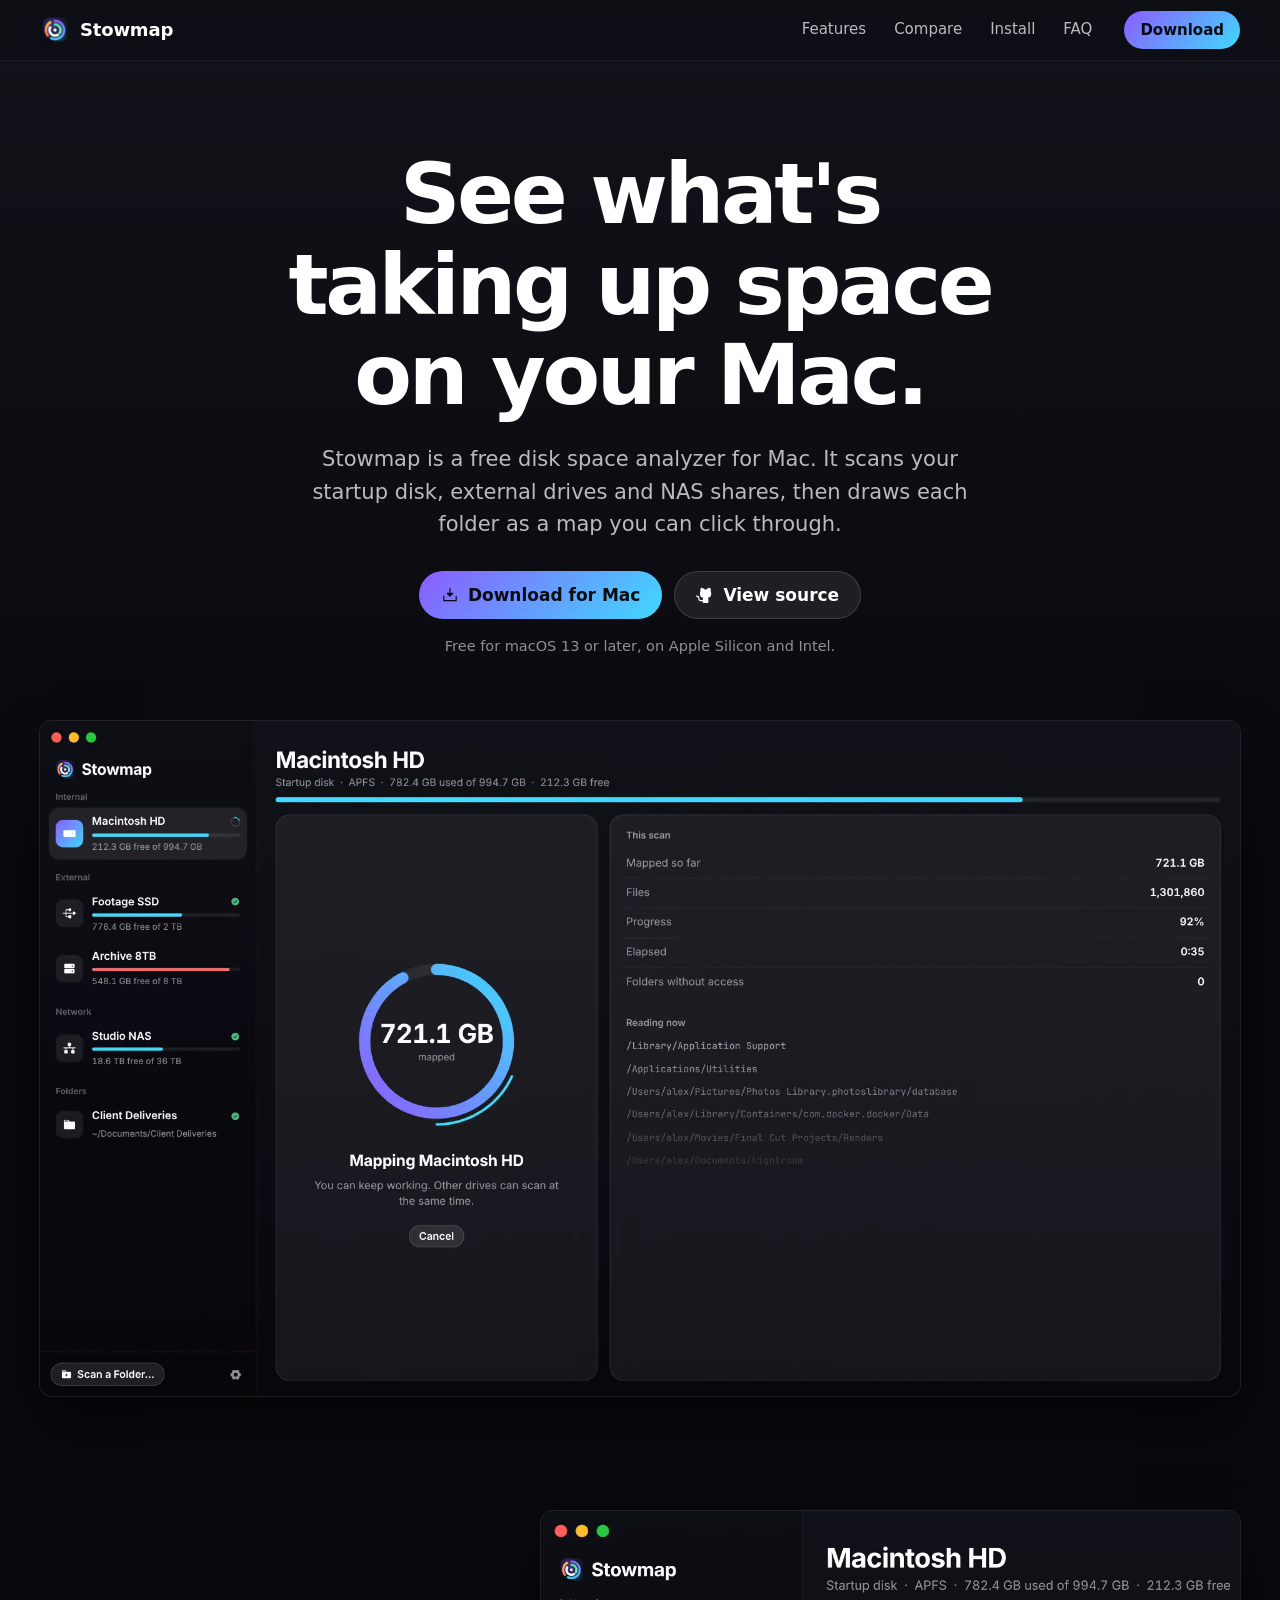
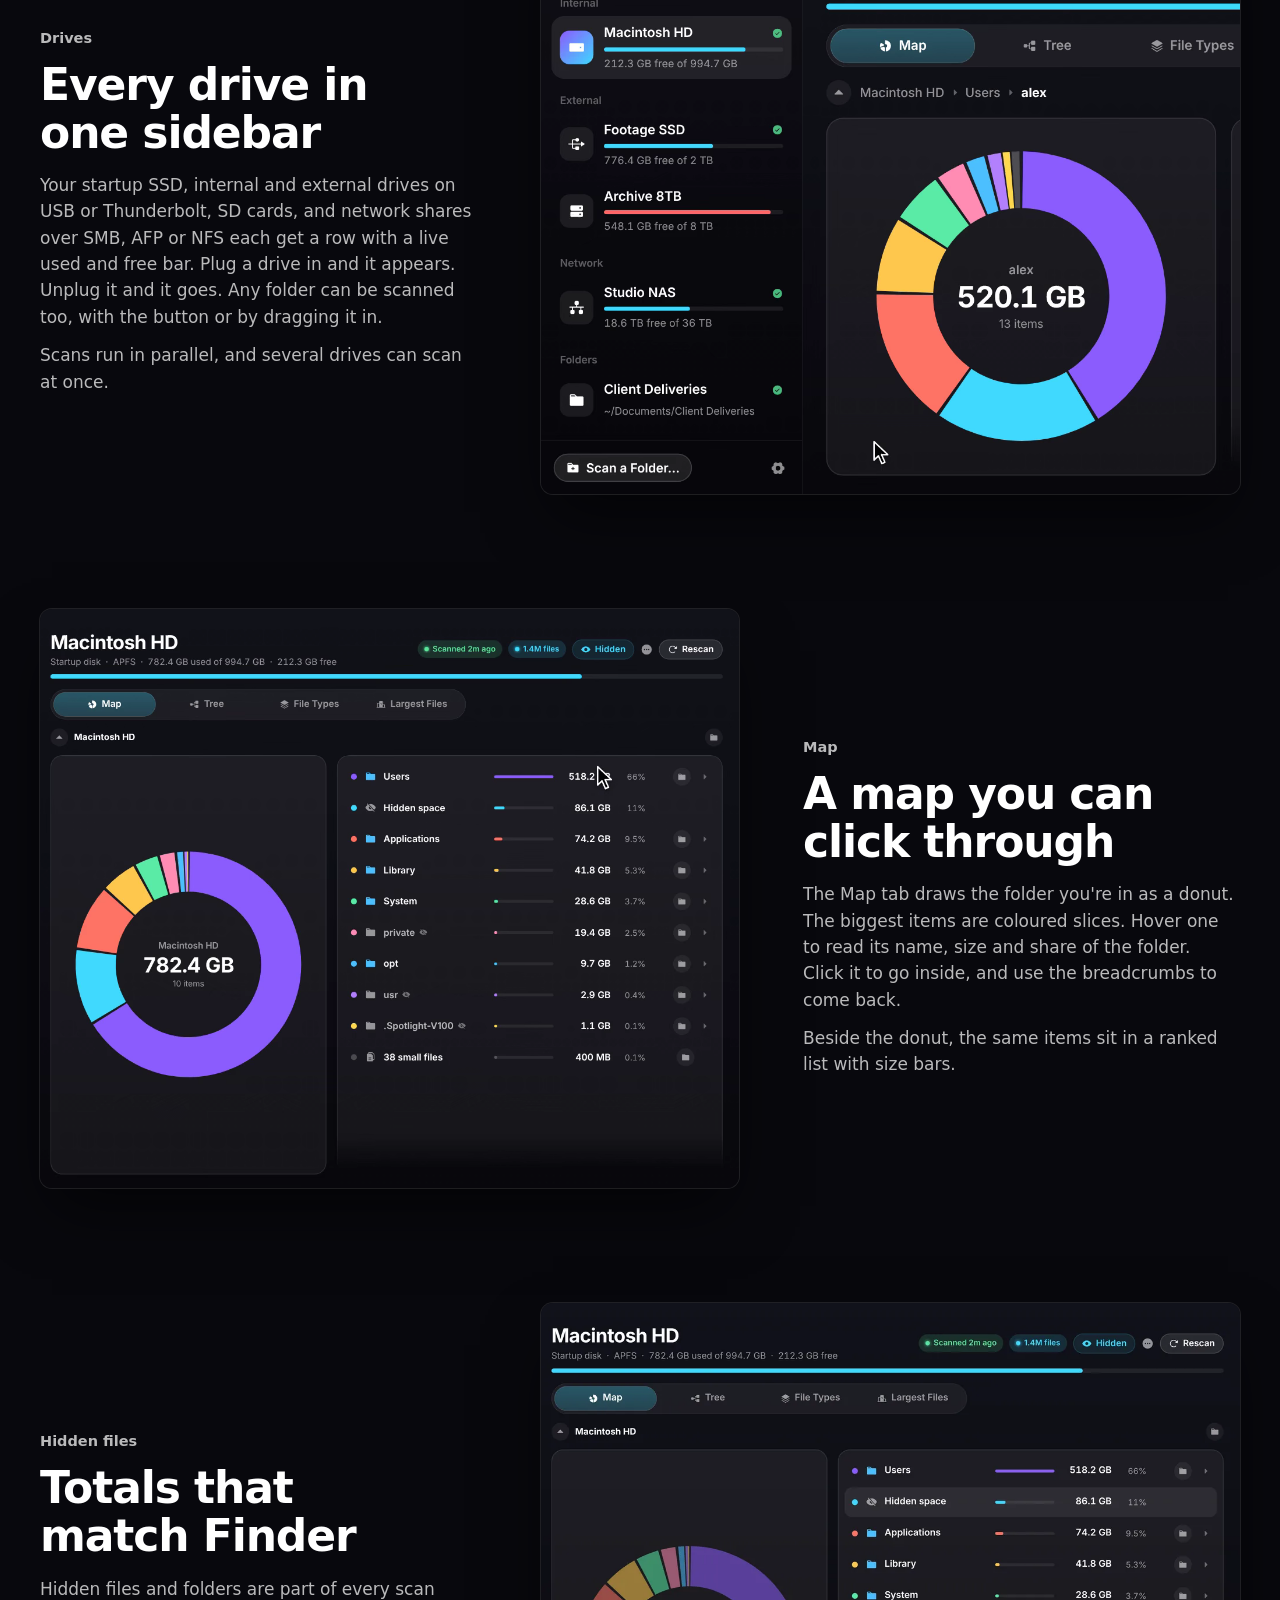
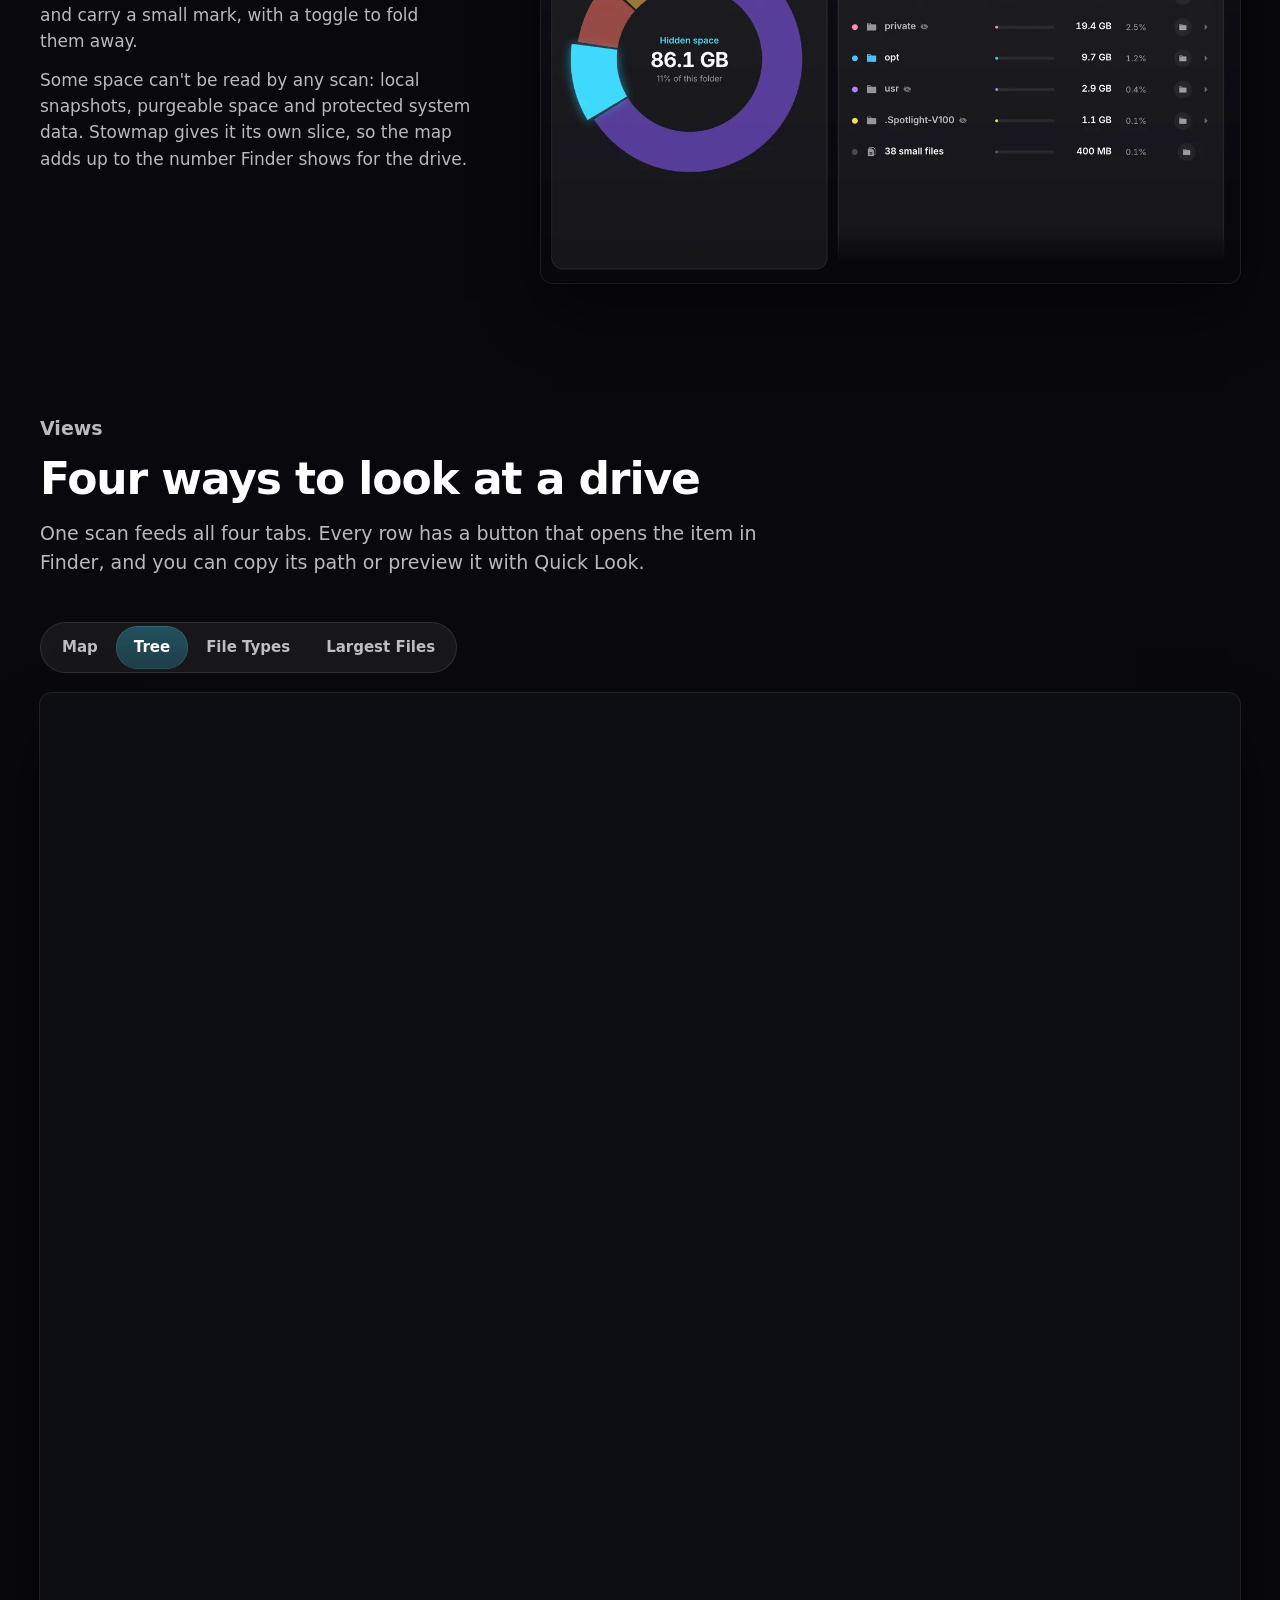
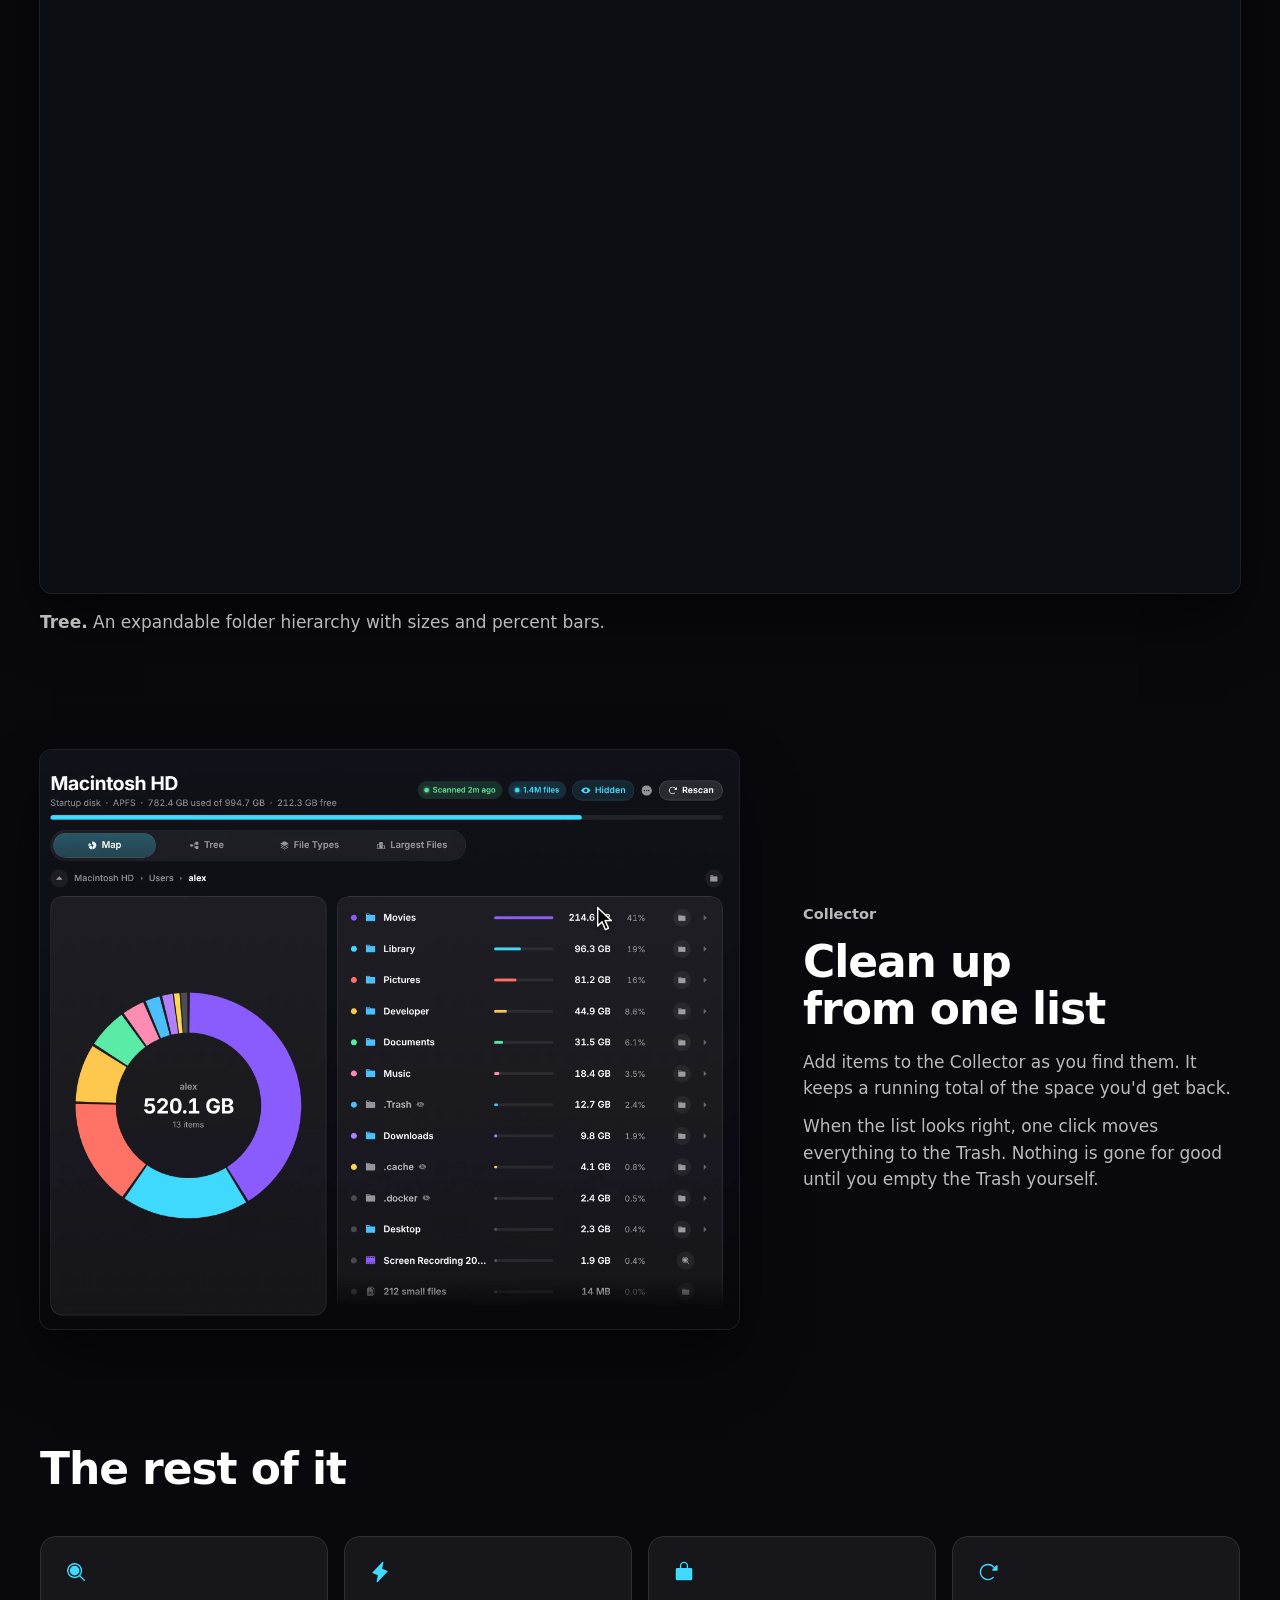
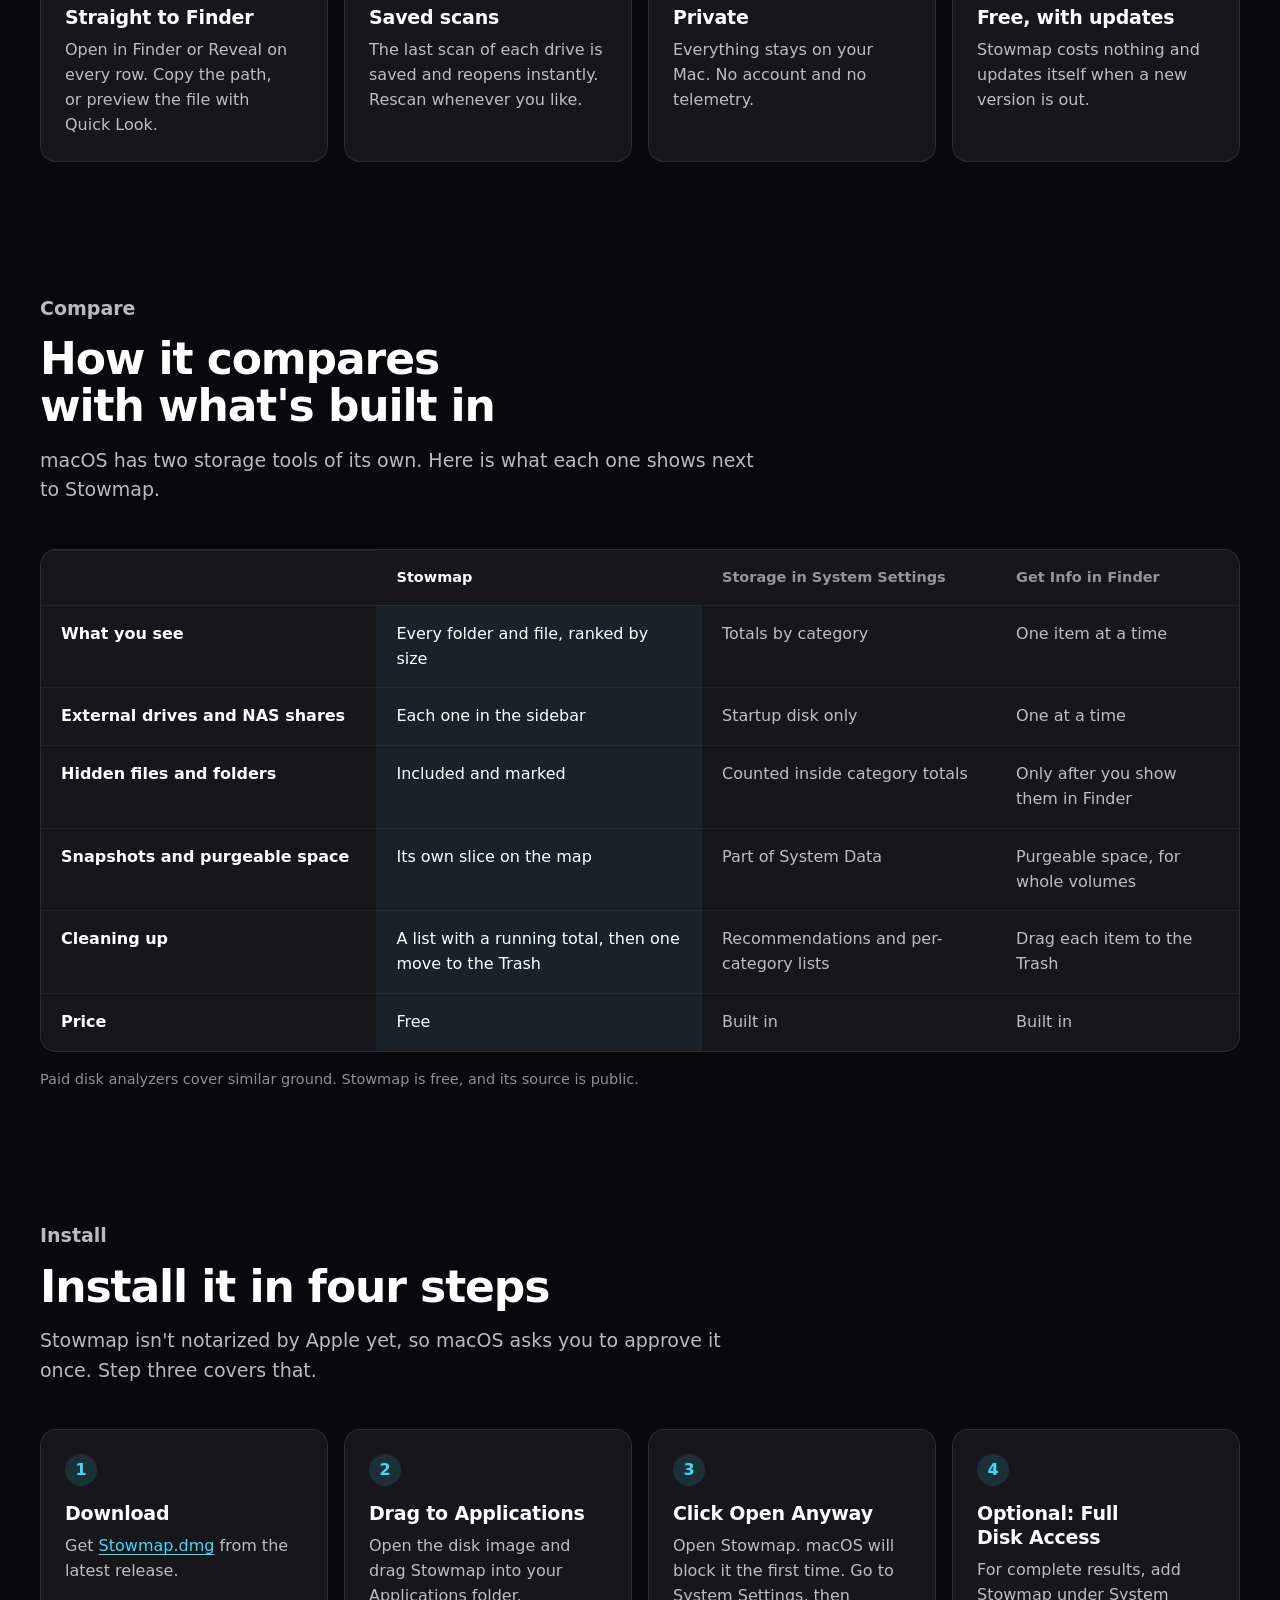
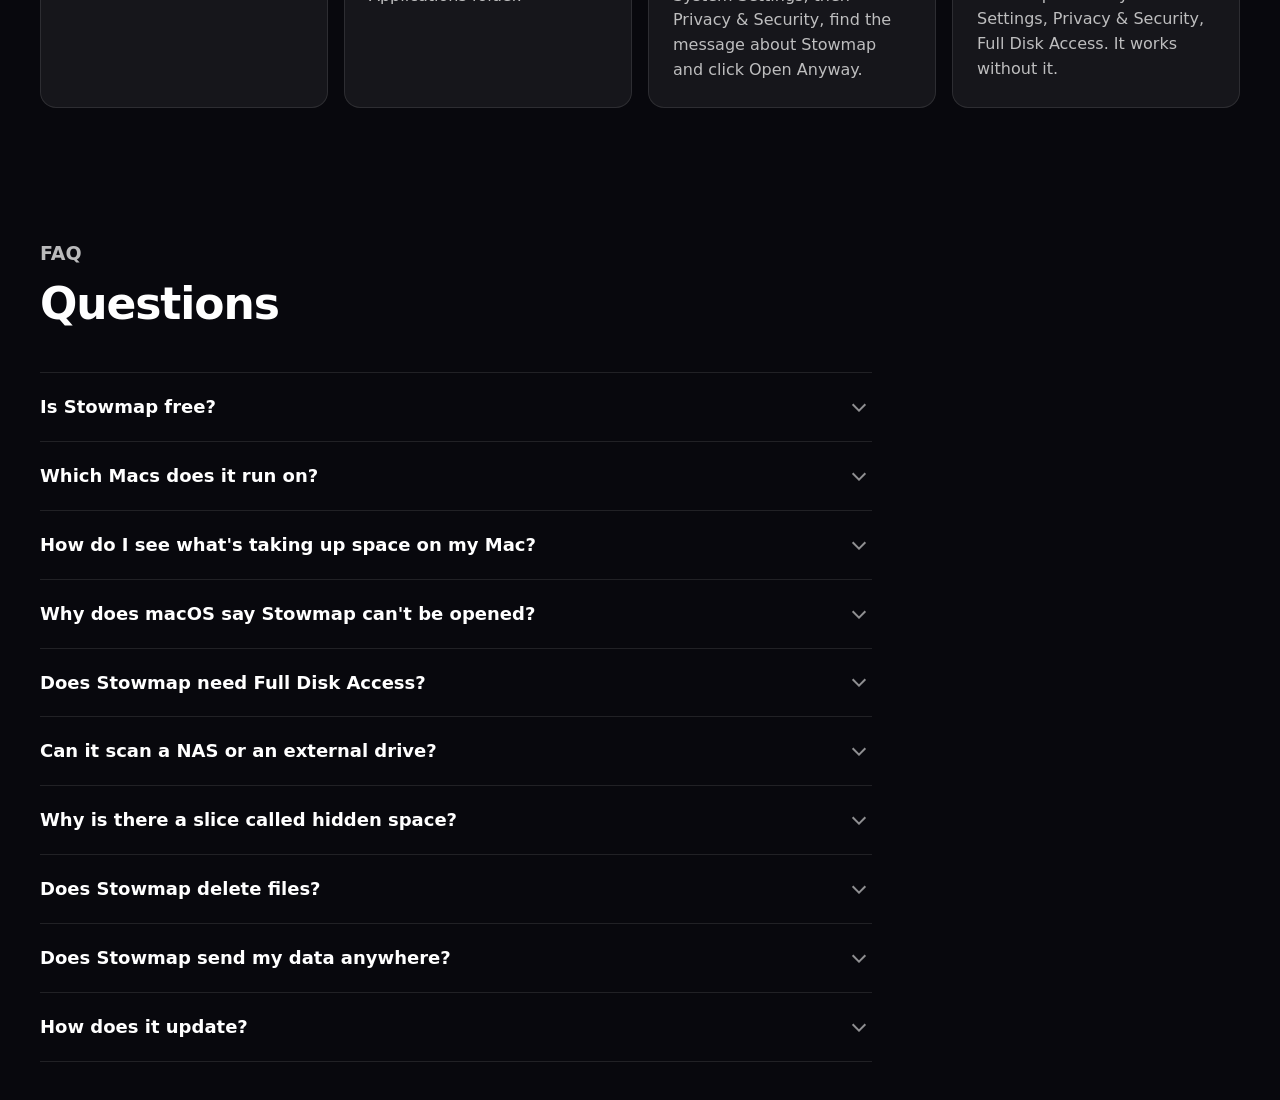
==== docs/index.html @ ce9f111a "Add website (GitHub Pages from /docs) with product videos Co-Authored-By: Claude Fable 5.2 <noreply@" ====
<!DOCTYPE html>
<html lang="en">
<head>
<meta charset="utf-8">
<meta name="viewport" content="width=device-width,initial-scale=1,viewport-fit=cover">
<title>Stowmap: Free Disk Space Analyzer for Mac</title>
<meta name="description" content="Stowmap is a free disk space analyzer for Mac. See what&#x27;s taking up space on your startup disk, external drives and NAS shares, then clean up from one list.">
<link rel="canonical" href="https://troymeekhof.github.io/stowmap/">
<meta name="robots" content="index,follow,max-image-preview:large,max-video-preview:-1">
<meta name="author" content="Troy Meekhof">
<meta property="og:type" content="website">
<meta property="og:title" content="Stowmap: Free Disk Space Analyzer for Mac">
<meta property="og:description" content="Stowmap is a free disk space analyzer for Mac. See what&#x27;s taking up space on your startup disk, external drives and NAS shares, then clean up from one list.">
<meta property="og:url" content="https://troymeekhof.github.io/stowmap/">
<meta property="og:image" content="https://troymeekhof.github.io/stowmap/assets/img/og.jpg">
<meta property="og:image:width" content="1200">
<meta property="og:image:height" content="630">
<meta property="og:image:alt" content="The Stowmap window on a dark background: a donut map of a home folder with the Library slice selected at 96.3 GB, next to the headline See what's taking up space on your Mac.">
<meta property="og:site_name" content="Stowmap">
<meta property="og:locale" content="en_US">
<meta name="twitter:card" content="summary_large_image">
<meta name="twitter:title" content="Stowmap: Free Disk Space Analyzer for Mac">
<meta name="twitter:description" content="Stowmap is a free disk space analyzer for Mac. See what&#x27;s taking up space on your startup disk, external drives and NAS shares, then clean up from one list.">
<meta name="twitter:image" content="https://troymeekhof.github.io/stowmap/assets/img/og.jpg">
<meta name="color-scheme" content="dark">
<meta name="theme-color" content="#12121a">
<link rel="icon" href="favicon.ico" sizes="48x48">
<link rel="icon" type="image/png" sizes="32x32" href="assets/img/favicon-32.png">
<link rel="apple-touch-icon" href="assets/img/apple-touch-icon.png">
<link rel="manifest" href="site.webmanifest">
<link rel="sitemap" type="application/xml" href="sitemap.xml">
<link rel="preload" as="image" href="assets/video/stowmap-hero-poster.webp" type="image/webp" fetchpriority="high">
<link rel="stylesheet" href="assets/style.css">
<script src="assets/site.js" defer></script>
</head>
<body>
<a class="skip" href="#main">Skip to content</a>
<header class="top"><div class="wrap">
  <a class="brand" href="./" aria-current="page"><img src="assets/img/icon-64.png" width="30" height="30" alt="">Stowmap</a>
  <nav aria-label="Sections"><ul><li><a href="#features">Features</a></li><li><a href="#compare">Compare</a></li><li><a href="#install">Install</a></li><li><a href="#faq">FAQ</a></li></ul></nav>
  <a class="btn sm" href="https://github.com/troymeekhof/stowmap/releases/latest/download/Stowmap.dmg">Download</a>
</div></header>
<main id="main" tabindex="-1">

<section class="hero" aria-labelledby="hero-h"><div class="wrap">
  <h1 id="hero-h">See what's taking up space on your Mac.</h1>
  <p class="lede">Stowmap is a free disk space analyzer for Mac. It scans your startup disk, external drives and NAS shares, then draws each folder as a map you can click through.</p>
  <div class="actions"><a class="btn" href="https://github.com/troymeekhof/stowmap/releases/latest/download/Stowmap.dmg"><svg viewBox="0 0 256 256" aria-hidden="true"><path d="M224,144v64a8,8,0,0,1-8,8H40a8,8,0,0,1-8-8V144a8,8,0,0,1,16,0v56H208V144a8,8,0,0,1,16,0Zm-101.66,5.66a8,8,0,0,0,11.32,0l40-40A8,8,0,0,0,168,96H136V32a8,8,0,0,0-16,0V96H88a8,8,0,0,0-5.66,13.66Z"/></svg>Download for Mac</a><a class="btn ghost" href="https://github.com/troymeekhof/stowmap"><svg viewBox="0 0 256 256" aria-hidden="true"><path d="M216,104v8a56.06,56.06,0,0,1-48.44,55.47A39.8,39.8,0,0,1,176,192v40a8,8,0,0,1-8,8H104a8,8,0,0,1-8-8V216H72a40,40,0,0,1-40-40A24,24,0,0,0,8,152a8,8,0,0,1,0-16,40,40,0,0,1,40,40,24,24,0,0,0,24,24H96v-8a39.8,39.8,0,0,1,8.44-24.53A56.06,56.06,0,0,1,56,112v-8a58.14,58.14,0,0,1,7.69-28.32A59.78,59.78,0,0,1,69.07,28,8,8,0,0,1,76,24a59.75,59.75,0,0,1,48,24h24a59.75,59.75,0,0,1,48-24,8,8,0,0,1,6.93,4,59.74,59.74,0,0,1,5.37,47.68A58,58,0,0,1,216,104Z"/></svg>View source</a></div>
  <p class="meta">Free for macOS 13 or later, on Apple Silicon and Intel.</p>
  <figure class="window"><video data-loop autoplay muted loop playsinline preload="metadata" width="1920" height="1080" poster="assets/video/stowmap-hero-poster.webp" aria-label="Stowmap scans a startup disk, the map of the drive appears, two clicks go into the home folder, and three hidden folders are collected and moved to the Trash."><source src="assets/video/stowmap-hero.webm" type="video/webm"><source src="assets/video/stowmap-hero.mp4" type="video/mp4"></video></figure>
</div></section>

<section id="features" aria-labelledby="f1-h"><div class="wrap feature">
  <div class="copy"><p class="eyebrow">Drives</p><h2 id="f1-h">Every drive in one sidebar</h2>
  <p>Your startup SSD, internal and external drives on USB or Thunderbolt, SD cards, and network shares over SMB, AFP or NFS each get a row with a live used and free bar. Plug a drive in and it appears. Unplug it and it goes. Any folder can be scanned too, with the button or by dragging it in.</p>
  <p>Scans run in parallel, and several drives can scan at once.</p></div>
  <figure class="window"><video data-loop muted loop playsinline preload="none" width="1200" height="1000" poster="assets/video/stowmap-scan-poster.webp" aria-label="A never-scanned external drive is picked in the Stowmap sidebar and scanned. A progress ring fills, then the map of the drive appears."><source src="assets/video/stowmap-scan.webm" type="video/webm"><source src="assets/video/stowmap-scan.mp4" type="video/mp4"></video></figure>
</div></section>

<section aria-labelledby="f2-h"><div class="wrap feature flip">
  <div class="copy"><p class="eyebrow">Map</p><h2 id="f2-h">A map you can click through</h2>
  <p>The Map tab draws the folder you're in as a donut. The biggest items are coloured slices. Hover one to read its name, size and share of the folder. Click it to go inside, and use the breadcrumbs to come back.</p>
  <p>Beside the donut, the same items sit in a ranked list with size bars.</p></div>
  <figure class="window crop" style="--pos:0%"><video data-loop muted loop playsinline preload="none" width="1200" height="994" poster="assets/video/stowmap-drill-poster.webp" aria-label="The pointer hovers the Users slice, clicks into Users and then the alex folder, reads two slices, and returns with the breadcrumb."><source src="assets/video/stowmap-drill.webm" type="video/webm"><source src="assets/video/stowmap-drill.mp4" type="video/mp4"></video></figure>
</div></section>

<section aria-labelledby="f3-h"><div class="wrap feature">
  <div class="copy"><p class="eyebrow">Hidden files</p><h2 id="f3-h">Totals that match Finder</h2>
  <p>Hidden files and folders are part of every scan and carry a small mark, with a toggle to fold them away.</p>
  <p>Some space can't be read by any scan: local snapshots, purgeable space and protected system data. Stowmap gives it its own slice, so the map adds up to the number Finder shows for the drive.</p></div>
  <figure class="window crop" style="--pos:0%"><img src="assets/img/hidden-space-1200.webp" srcset="assets/img/hidden-space-1200.webp 1200w, assets/img/hidden-space-2400.webp 2400w" sizes="(max-width:900px) 92vw, 720px" width="1200" height="994" loading="lazy" decoding="async" alt="The map of Macintosh HD with the Hidden space slice selected: 86.1 GB, 11% of the drive. The list beside it marks hidden folders such as private and usr with an eye icon."></figure>
</div></section>

<section aria-labelledby="f4-h"><div class="wrap">
  <div class="sec-head"><p class="eyebrow">Views</p><h2 id="f4-h">Four ways to look at a drive</h2>
  <p>One scan feeds all four tabs. Every row has a button that opens the item in Finder, and you can copy its path or preview it with Quick Look.</p></div>
  <fieldset class="views"><legend class="vh">Choose a view</legend>
    <input type="radio" name="view" id="v-map"><input type="radio" name="view" id="v-tree" checked><input type="radio" name="view" id="v-types"><input type="radio" name="view" id="v-largest">
    <div class="vtabs"><label for="v-map">Map</label><label for="v-tree">Tree</label><label for="v-types">File Types</label><label for="v-largest">Largest Files</label></div>
    <div class="vpanels">
    <figure class="vp vp-map"><div class="window"><picture><source media="(max-width:640px)" srcset="assets/img/view-map-crop-880.webp" width="880" height="1100"><img src="assets/img/view-map-1400.webp" srcset="assets/img/view-map-1400.webp 1400w, assets/img/view-map-2400.webp 2400w" sizes="(max-width:1280px) 92vw, 1200px" width="2400" height="1560" loading="lazy" decoding="async" alt="The Map tab in Stowmap: a donut of the alex home folder next to a ranked list of folders, with the Collector bar holding three items along the bottom."></picture></div><figcaption><strong>Map.</strong> The current folder as a donut, with a ranked list beside it.</figcaption></figure>
    <figure class="vp vp-tree"><div class="window"><picture><source media="(max-width:640px)" srcset="assets/img/view-tree-crop-880.webp" width="880" height="1100"><img src="assets/img/view-tree-1400.webp" srcset="assets/img/view-tree-1400.webp 1400w, assets/img/view-tree-2400.webp 2400w" sizes="(max-width:1280px) 92vw, 1200px" width="2400" height="1560" loading="lazy" decoding="async" alt="The Tree tab in Stowmap: an expandable outline of Users, alex and Movies with a size and percent bar on every row."></picture></div><figcaption><strong>Tree.</strong> An expandable folder hierarchy with sizes and percent bars.</figcaption></figure>
    <figure class="vp vp-types"><div class="window"><picture><source media="(max-width:640px)" srcset="assets/img/view-types-crop-880.webp" width="880" height="1100"><img src="assets/img/view-types-1400.webp" srcset="assets/img/view-types-1400.webp 1400w, assets/img/view-types-2400.webp 2400w" sizes="(max-width:1280px) 92vw, 1200px" width="2400" height="1560" loading="lazy" decoding="async" alt="The File Types tab in Stowmap: a donut of categories such as Video, Images and Code and Data, next to a list of extensions with file counts and sizes."></picture></div><figcaption><strong>File Types.</strong> Space by category (Video, Images, Audio, Documents, Code &amp; Data, Archives, Apps, System) and by extension, with file counts.</figcaption></figure>
    <figure class="vp vp-largest"><div class="window"><picture><source media="(max-width:640px)" srcset="assets/img/view-largest-crop-880.webp" width="880" height="1100"><img src="assets/img/view-largest-1400.webp" srcset="assets/img/view-largest-1400.webp 1400w, assets/img/view-largest-2400.webp 2400w" sizes="(max-width:1280px) 92vw, 1200px" width="2400" height="1560" loading="lazy" decoding="async" alt="The Largest Files tab in Stowmap: a numbered list of the biggest files on the drive with their folders and sizes."></picture></div><figcaption><strong>Largest Files.</strong> The 250 biggest files on the drive.</figcaption></figure>
    </div>
  </fieldset>
</div></section>

<section aria-labelledby="f5-h"><div class="wrap feature flip">
  <div class="copy"><p class="eyebrow">Collector</p><h2 id="f5-h">Clean up from one list</h2>
  <p>Add items to the Collector as you find them. It keeps a running total of the space you'd get back.</p>
  <p>When the list looks right, one click moves everything to the Trash. Nothing is gone for good until you empty the Trash yourself.</p></div>
  <figure class="window crop" style="--pos:100%"><video data-loop muted loop playsinline preload="none" width="1200" height="994" poster="assets/video/stowmap-collect-poster.webp" aria-label="Three hidden folders are added to the Collector, the total reaches 19.2 GB, and Move to Trash clears them from the list."><source src="assets/video/stowmap-collect.webm" type="video/webm"><source src="assets/video/stowmap-collect.mp4" type="video/mp4"></video></figure>
</div></section>

<section aria-labelledby="f6-h"><div class="wrap">
  <div class="sec-head"><h2 id="f6-h">The rest of it</h2></div>
  <div class="cards">
    <div class="card"><svg viewBox="0 0 256 256" aria-hidden="true"><path d="M168,112a56,56,0,1,1-56-56A56,56,0,0,1,168,112Zm61.66,117.66a8,8,0,0,1-11.32,0l-50.06-50.07a88,88,0,1,1,11.32-11.31l50.06,50.06A8,8,0,0,1,229.66,229.66ZM112,184a72,72,0,1,0-72-72A72.08,72.08,0,0,0,112,184Z"/></svg><h3>Straight to Finder</h3><p>Open in Finder or Reveal on every row. Copy the path, or preview the file with Quick Look.</p></div>
    <div class="card"><svg viewBox="0 0 256 256" aria-hidden="true"><path d="M213.85,125.46l-112,120a8,8,0,0,1-13.69-7l14.66-73.33L45.19,143.49a8,8,0,0,1-3-13l112-120a8,8,0,0,1,13.69,7L153.18,90.9l57.63,21.61a8,8,0,0,1,3,12.95Z"/></svg><h3>Saved scans</h3><p>The last scan of each drive is saved and reopens instantly. Rescan whenever you like.</p></div>
    <div class="card"><svg viewBox="0 0 256 256" aria-hidden="true"><path d="M208,80H176V56a48,48,0,0,0-96,0V80H48A16,16,0,0,0,32,96V208a16,16,0,0,0,16,16H208a16,16,0,0,0,16-16V96A16,16,0,0,0,208,80ZM96,56a32,32,0,0,1,64,0V80H96Z"/></svg><h3>Private</h3><p>Everything stays on your Mac. No account and no telemetry.</p></div>
    <div class="card"><svg viewBox="0 0 256 256" aria-hidden="true"><path d="M240,56v48a8,8,0,0,1-8,8H184a8,8,0,0,1-5.66-13.66l17-17-10.55-9.65-.25-.24a80,80,0,1,0-1.67,114.78,8,8,0,1,1,11,11.63A95.44,95.44,0,0,1,128,224h-1.32A96,96,0,1,1,195.75,60l10.93,10L226.34,50.3A8,8,0,0,1,240,56Z"/></svg><h3>Free, with updates</h3><p>Stowmap costs nothing and updates itself when a new version is out.</p></div>
  </div>
</div></section>

<section id="compare" aria-labelledby="cmp-h"><div class="wrap">
  <div class="sec-head"><p class="eyebrow">Compare</p><h2 id="cmp-h">How it compares with what's built in</h2>
  <p>macOS has two storage tools of its own. Here is what each one shows next to Stowmap.</p></div>
  <div class="tablewrap" tabindex="0" role="region" aria-labelledby="cmp-h"><table>
    <thead><tr><td></td><th scope="col" class="us">Stowmap</th><th scope="col">Storage in System Settings</th><th scope="col">Get Info in Finder</th></tr></thead>
    <tbody>
    <tr><th scope="row">What you see</th><td class="us">Every folder and file, ranked by size</td><td>Totals by category</td><td>One item at a time</td></tr>
    <tr><th scope="row">External drives and NAS shares</th><td class="us">Each one in the sidebar</td><td>Startup disk only</td><td>One at a time</td></tr>
    <tr><th scope="row">Hidden files and folders</th><td class="us">Included and marked</td><td>Counted inside category totals</td><td>Only after you show them in Finder</td></tr>
    <tr><th scope="row">Snapshots and purgeable space</th><td class="us">Its own slice on the map</td><td>Part of System Data</td><td>Purgeable space, for whole volumes</td></tr>
    <tr><th scope="row">Cleaning up</th><td class="us">A list with a running total, then one move to the Trash</td><td>Recommendations and per-category lists</td><td>Drag each item to the Trash</td></tr>
    <tr><th scope="row">Price</th><td class="us">Free</td><td>Built in</td><td>Built in</td></tr>
    </tbody>
  </table></div>
  <p class="note">Paid disk analyzers cover similar ground. Stowmap is free, and its source is public.</p>
</div></section>

<section id="install" aria-labelledby="ins-h"><div class="wrap">
  <div class="sec-head"><p class="eyebrow">Install</p><h2 id="ins-h">Install it in four steps</h2>
  <p>Stowmap isn't notarized by Apple yet, so macOS asks you to approve it once. Step three covers that.</p></div>
  <ol class="steps">
    <li><h3>Download</h3><p>Get <a href="https://github.com/troymeekhof/stowmap/releases/latest/download/Stowmap.dmg">Stowmap.dmg</a> from the latest release.</p></li>
    <li><h3>Drag to Applications</h3><p>Open the disk image and drag Stowmap into your Applications folder.</p></li>
    <li><h3>Click Open Anyway</h3><p>Open Stowmap. macOS will block it the first time. Go to System Settings, then Privacy &amp; Security, find the message about Stowmap and click Open Anyway.</p></li>
    <li><h3>Optional: Full Disk Access</h3><p>For complete results, add Stowmap under System Settings, Privacy &amp; Security, Full Disk Access. It works without it.</p></li>
  </ol>
</div></section>

<section id="faq" aria-labelledby="faq-h"><div class="wrap">
  <div class="sec-head"><p class="eyebrow">FAQ</p><h2 id="faq-h">Questions</h2></div>
  <div class="faq">
<details><summary>Is Stowmap free?</summary><p>Yes. Stowmap is free to download and use, with no account. The source code is on GitHub.</p></details>
<details><summary>Which Macs does it run on?</summary><p>Any Mac on macOS 13 or later, Apple Silicon or Intel.</p></details>
<details><summary>How do I see what's taking up space on my Mac?</summary><p>Open Stowmap, pick your startup disk in the sidebar and click Scan. When the scan finishes, the Map tab shows the biggest folders as slices. Click a slice to go inside it, and keep going until you find the files you forgot about.</p></details>
<details><summary>Why does macOS say Stowmap can't be opened?</summary><p>Stowmap isn't notarized by Apple yet, so macOS blocks it the first time. Open System Settings, go to Privacy &amp; Security, find the message about Stowmap and click Open Anyway. You only need to do this once.</p></details>
<details><summary>Does Stowmap need Full Disk Access?</summary><p>No, it's optional. Without it, macOS keeps a few protected folders out of reach and Stowmap reports that space as hidden space. With it, the results are complete. You can turn it on in System Settings under Privacy &amp; Security, then Full Disk Access.</p></details>
<details><summary>Can it scan a NAS or an external drive?</summary><p>Yes. External drives on USB or Thunderbolt, SD cards, and network shares over SMB, AFP or NFS all appear in the sidebar once they are mounted. Each one can be scanned, and several can scan at the same time.</p></details>
<details><summary>Why is there a slice called hidden space?</summary><p>Some space can't be read by any scan: local snapshots, purgeable space and protected system data. Stowmap shows it as its own slice so the total matches what Finder reports for the drive.</p></details>
<details><summary>Does Stowmap delete files?</summary><p>Stowmap moves the items you collect to the Trash. They stay there, recoverable, until you empty the Trash yourself.</p></details>
<details><summary>Does Stowmap send my data anywhere?</summary><p>No. Scans and results stay on your Mac. There is no account and no telemetry.</p></details>
<details><summary>How does it update?</summary><p>Stowmap updates itself. When a new version is out, the app offers to install it.</p></details>
  </div>
</div></section>

<section class="cta" aria-labelledby="cta-h"><div class="wrap"><div class="panel">
  <img src="assets/img/icon-192.png" width="88" height="88" loading="lazy" decoding="async" alt="Stowmap app icon">
  <h2 id="cta-h">Find out where the space went</h2>
  <p>Free for macOS 13 or later.</p>
  <div class="actions"><a class="btn" href="https://github.com/troymeekhof/stowmap/releases/latest/download/Stowmap.dmg"><svg viewBox="0 0 256 256" aria-hidden="true"><path d="M224,144v64a8,8,0,0,1-8,8H40a8,8,0,0,1-8-8V144a8,8,0,0,1,16,0v56H208V144a8,8,0,0,1,16,0Zm-101.66,5.66a8,8,0,0,0,11.32,0l40-40A8,8,0,0,0,168,96H136V32a8,8,0,0,0-16,0V96H88a8,8,0,0,0-5.66,13.66Z"/></svg>Download for Mac</a><a class="btn ghost" href="https://github.com/troymeekhof/stowmap"><svg viewBox="0 0 256 256" aria-hidden="true"><path d="M216,104v8a56.06,56.06,0,0,1-48.44,55.47A39.8,39.8,0,0,1,176,192v40a8,8,0,0,1-8,8H104a8,8,0,0,1-8-8V216H72a40,40,0,0,1-40-40A24,24,0,0,0,8,152a8,8,0,0,1,0-16,40,40,0,0,1,40,40,24,24,0,0,0,24,24H96v-8a39.8,39.8,0,0,1,8.44-24.53A56.06,56.06,0,0,1,56,112v-8a58.14,58.14,0,0,1,7.69-28.32A59.78,59.78,0,0,1,69.07,28,8,8,0,0,1,76,24a59.75,59.75,0,0,1,48,24h24a59.75,59.75,0,0,1,48-24,8,8,0,0,1,6.93,4,59.74,59.74,0,0,1,5.37,47.68A58,58,0,0,1,216,104Z"/></svg>View source</a></div>
</div></div></section>

</main>
<footer><div class="wrap">
  <p>© 2026 Mid-July Media. Made by <a href="https://troymeekhof.com">Troy Meekhof</a> in Michigan.</p>
  <ul><li><a href="https://github.com/troymeekhof/stowmap/releases/latest/download/Stowmap.dmg">Download</a></li><li><a href="https://github.com/troymeekhof/stowmap">Source on GitHub</a></li><li><a href="https://github.com/troymeekhof/stowmap/releases">Releases</a></li><li><a href="privacy/">Privacy</a></li></ul>
</div></footer>
<script type="application/ld+json">
{"@context": "https://schema.org", "@graph": [{"@type": "WebSite", "@id": "https://troymeekhof.github.io/stowmap/#website", "url": "https://troymeekhof.github.io/stowmap/", "name": "Stowmap", "publisher": {"@id": "https://troymeekhof.github.io/stowmap/#publisher"}}, {"@type": "Organization", "@id": "https://troymeekhof.github.io/stowmap/#publisher", "name": "Mid-July Media", "url": "https://midjulymedia.com", "founder": {"@type": "Person", "name": "Troy Meekhof", "url": "https://troymeekhof.com"}}, {"@type": "SoftwareApplication", "@id": "https://troymeekhof.github.io/stowmap/#app", "name": "Stowmap", "description": "Stowmap is a free disk space analyzer for Mac. See what's taking up space on your startup disk, external drives and NAS shares, then clean up from one list.", "url": "https://troymeekhof.github.io/stowmap/", "image": "https://troymeekhof.github.io/stowmap/assets/img/og.jpg", "screenshot": "https://troymeekhof.github.io/stowmap/assets/video/stowmap-hero-poster.jpg", "applicationCategory": "UtilitiesApplication", "applicationSubCategory": "Disk space analyzer", "operatingSystem": "macOS 13 or later", "processorRequirements": "Apple Silicon or Intel", "downloadUrl": "https://github.com/troymeekhof/stowmap/releases/latest/download/Stowmap.dmg", "installUrl": "https://github.com/troymeekhof/stowmap/releases/latest/download/Stowmap.dmg", "isAccessibleForFree": true, "codeRepository": "https://github.com/troymeekhof/stowmap", "offers": {"@type": "Offer", "price": "0", "priceCurrency": "USD", "availability": "https://schema.org/InStock"}, "author": {"@type": "Person", "name": "Troy Meekhof", "url": "https://troymeekhof.com"}, "publisher": {"@id": "https://troymeekhof.github.io/stowmap/#publisher"}, "featureList": ["Scans startup, internal, external and network drives", "Donut map of any folder with click-through", "Tree view with sizes", "File type breakdown by category and extension", "250 largest files", "Collector list that moves items to the Trash", "Hidden files included and marked", "Saved scans reopen instantly"]}, {"@type": "FAQPage", "@id": "https://troymeekhof.github.io/stowmap/#faq", "mainEntity": [{"@type": "Question", "name": "Is Stowmap free?", "acceptedAnswer": {"@type": "Answer", "text": "Yes. Stowmap is free to download and use, with no account. The source code is on GitHub."}}, {"@type": "Question", "name": "Which Macs does it run on?", "acceptedAnswer": {"@type": "Answer", "text": "Any Mac on macOS 13 or later, Apple Silicon or Intel."}}, {"@type": "Question", "name": "How do I see what's taking up space on my Mac?", "acceptedAnswer": {"@type": "Answer", "text": "Open Stowmap, pick your startup disk in the sidebar and click Scan. When the scan finishes, the Map tab shows the biggest folders as slices. Click a slice to go inside it, and keep going until you find the files you forgot about."}}, {"@type": "Question", "name": "Why does macOS say Stowmap can't be opened?", "acceptedAnswer": {"@type": "Answer", "text": "Stowmap isn't notarized by Apple yet, so macOS blocks it the first time. Open System Settings, go to Privacy & Security, find the message about Stowmap and click Open Anyway. You only need to do this once."}}, {"@type": "Question", "name": "Does Stowmap need Full Disk Access?", "acceptedAnswer": {"@type": "Answer", "text": "No, it's optional. Without it, macOS keeps a few protected folders out of reach and Stowmap reports that space as hidden space. With it, the results are complete. You can turn it on in System Settings under Privacy & Security, then Full Disk Access."}}, {"@type": "Question", "name": "Can it scan a NAS or an external drive?", "acceptedAnswer": {"@type": "Answer", "text": "Yes. External drives on USB or Thunderbolt, SD cards, and network shares over SMB, AFP or NFS all appear in the sidebar once they are mounted. Each one can be scanned, and several can scan at the same time."}}, {"@type": "Question", "name": "Why is there a slice called hidden space?", "acceptedAnswer": {"@type": "Answer", "text": "Some space can't be read by any scan: local snapshots, purgeable space and protected system data. Stowmap shows it as its own slice so the total matches what Finder reports for the drive."}}, {"@type": "Question", "name": "Does Stowmap delete files?", "acceptedAnswer": {"@type": "Answer", "text": "Stowmap moves the items you collect to the Trash. They stay there, recoverable, until you empty the Trash yourself."}}, {"@type": "Question", "name": "Does Stowmap send my data anywhere?", "acceptedAnswer": {"@type": "Answer", "text": "No. Scans and results stay on your Mac. There is no account and no telemetry."}}, {"@type": "Question", "name": "How does it update?", "acceptedAnswer": {"@type": "Answer", "text": "Stowmap updates itself. When a new version is out, the app offers to install it."}}]}, {"@type": "VideoObject", "name": "Stowmap in 16 seconds", "description": "A scan of a Mac startup disk in Stowmap: the map appears, two clicks go into the home folder, three hidden folders are collected and moved to the Trash.", "thumbnailUrl": "https://troymeekhof.github.io/stowmap/assets/video/stowmap-hero-poster.jpg", "contentUrl": "https://troymeekhof.github.io/stowmap/assets/video/stowmap-hero.mp4", "uploadDate": "2026-11-17", "duration": "PT16S"}]}
</script>
</body>
</html>
---- docs/assets/style.css ----
/* Stowmap site. Tokens match the app: dark ground, 6% white cards, 16px radius, violet to cyan accent. */
:root{
  --bg-top:rgb(18,18,26);--bg:rgb(8,8,13);
  --card:rgba(255,255,255,.06);--line:rgba(255,255,255,.10);--line-soft:rgba(255,255,255,.06);
  --text:#fff;--text-2:rgba(255,255,255,.72);--text-3:rgba(255,255,255,.55);
  --violet:#8C5CFF;--cyan:#40D9FF;--coral:#FF7366;--amber:#FFC74D;--green:#59EBA6;
  --grad:linear-gradient(135deg,var(--violet),var(--cyan));
  --r:16px;--wrap:1200px;--gut:clamp(16px,4vw,40px);
  --font:system-ui,-apple-system,"SF Pro Text","Segoe UI",Roboto,"Helvetica Neue",Arial,sans-serif;
  --round:ui-rounded,"SF Pro Rounded",system-ui,-apple-system,"Segoe UI",Roboto,sans-serif;
  color-scheme:dark;
}
*,*::before,*::after{box-sizing:border-box}
html{-webkit-text-size-adjust:100%;scroll-behavior:smooth;scroll-padding-top:84px}
body{margin:0;background:var(--bg) linear-gradient(180deg,var(--bg-top),var(--bg) 900px) no-repeat;color:var(--text);font:400 17px/1.55 var(--font);-webkit-font-smoothing:antialiased;text-rendering:optimizeLegibility;overflow-x:hidden}
img,video{max-width:100%;height:auto;display:block}
a{color:var(--cyan);text-underline-offset:3px}
a:hover{color:#8be7ff}
:focus-visible{outline:2px solid var(--cyan);outline-offset:3px;border-radius:6px}
h1,h2,h3,p,ul,ol,figure,dl,dd{margin:0}
h1,h2,h3{letter-spacing:-.025em;line-height:1.08;text-wrap:balance}
h2{font-size:clamp(28px,3.6vw,44px);font-weight:700}
h3{font-size:19px;font-weight:650;letter-spacing:-.01em;line-height:1.25}
p{text-wrap:pretty}
.num{font-family:var(--round);font-variant-numeric:tabular-nums}
.wrap{width:100%;max-width:calc(var(--wrap) + 2*var(--gut));margin-inline:auto;padding-inline:var(--gut)}
.skip{position:absolute;left:16px;top:-60px;background:#fff;color:#000;padding:10px 14px;border-radius:10px;z-index:20;font-weight:600}
.skip:focus{top:12px}
.vh{position:absolute!important;width:1px;height:1px;overflow:hidden;clip:rect(0 0 0 0);clip-path:inset(50%);white-space:nowrap}

/* header */
.top{position:sticky;top:0;z-index:10;background:rgba(14,14,21,.82);-webkit-backdrop-filter:saturate(1.4) blur(16px);backdrop-filter:saturate(1.4) blur(16px);border-bottom:1px solid var(--line-soft)}
.top .wrap{display:flex;align-items:center;gap:20px;height:60px}
.brand{display:flex;align-items:center;gap:10px;font-weight:700;font-size:18px;letter-spacing:-.01em;color:#fff;text-decoration:none}
.brand img{width:30px;height:30px}
.top nav{margin-left:auto}
.top ul{display:flex;gap:4px;list-style:none;padding:0;margin:0}
.top nav a{display:block;padding:8px 12px;border-radius:99px;color:var(--text-2);text-decoration:none;font-size:15px;font-weight:500}
.top nav a:hover{color:#fff;background:rgba(255,255,255,.07)}
@media (max-width:760px){.top nav{display:none}.top .btn{margin-left:auto}}

/* buttons */
.btn{display:inline-flex;align-items:center;justify-content:center;gap:9px;min-height:48px;padding:12px 22px;border-radius:99px;font-weight:650;font-size:17px;line-height:1.2;text-decoration:none;color:#0b0b12;background:var(--grad);border:0;white-space:nowrap}
.btn:hover{color:#0b0b12;filter:brightness(1.08)}
.btn svg{width:18px;height:18px;fill:currentColor;flex:none}
.btn.sm{min-height:38px;padding:8px 16px;font-size:15px}
.btn.ghost{background:rgba(255,255,255,.08);color:#fff;box-shadow:inset 0 0 0 1px rgba(255,255,255,.14)}
.btn.ghost:hover{color:#fff;background:rgba(255,255,255,.12);filter:none}

/* hero */
.hero{padding:clamp(40px,7vw,88px) 0 0;text-align:center}
.hero h1{font-size:clamp(38px,7vw,84px);font-weight:750;letter-spacing:-.04em;max-width:15ch;margin-inline:auto}
.hero .lede{max-width:44rem;margin:22px auto 0;font-size:clamp(17px,1.7vw,21px);color:var(--text-2)}
.actions{display:flex;flex-wrap:wrap;gap:12px;justify-content:center;margin-top:30px}
.meta{margin-top:16px;font-size:14.5px;color:var(--text-3)}
.window{border-radius:clamp(7px,1vw,12px);overflow:hidden;box-shadow:0 0 0 1px rgba(255,255,255,.10),0 30px 60px -12px rgba(0,0,0,.6);background:#0d0d14}
.window video,.window img{width:100%}
.hero .window{margin-top:clamp(36px,5vw,64px)}

/* sections */
section{padding:clamp(64px,9vw,128px) 0 0}
.eyebrow{font-size:14.5px;font-weight:600;color:var(--cyan);margin-bottom:12px}
.sec-head{max-width:46rem}
.sec-head p{margin-top:16px;color:var(--text-2);font-size:clamp(17px,1.5vw,19px)}
.feature{display:grid;grid-template-columns:minmax(0,5fr) minmax(0,8fr);gap:clamp(28px,5vw,72px);align-items:center}
.feature.flip{grid-template-columns:minmax(0,8fr) minmax(0,5fr)}
.feature.flip .copy{order:2}
.feature .copy p{margin-top:16px;color:var(--text-2)}
.feature .copy p+p{margin-top:12px}
.feature figure{margin:0}
@media (max-width:900px){
  .feature,.feature.flip{grid-template-columns:1fr}
  .feature.flip .copy{order:0}
}
/* phone column: show the part of the clip the story is about, at a readable size */
@media (max-width:640px){
  .window.crop{aspect-ratio:4/5}
  .window.crop video,.window.crop img{width:100%;height:100%;object-fit:cover;object-position:var(--pos,0%) 0}
}

/* views */
.views{border:0;padding:0;margin:clamp(28px,4vw,44px) 0 0;min-width:0}
.views input{position:absolute;opacity:0;pointer-events:none}
.vtabs{display:flex;width:max-content;max-width:100%;padding:4px;border-radius:99px;background:var(--card);box-shadow:inset 0 0 0 1px var(--line);overflow-x:auto}
.vtabs label{padding:10px 18px;border-radius:99px;font-size:15px;font-weight:600;color:var(--text-2);cursor:pointer;white-space:nowrap}
.vtabs label:hover{color:#fff}
.vp{display:none;margin-top:20px}
.vp figcaption{margin-top:16px;color:var(--text-2);max-width:46rem}
#v-map:checked~.vpanels .vp-map,#v-tree:checked~.vpanels .vp-tree,#v-types:checked~.vpanels .vp-types,#v-largest:checked~.vpanels .vp-largest{display:block}
#v-map:checked~.vtabs [for=v-map],#v-tree:checked~.vtabs [for=v-tree],#v-types:checked~.vtabs [for=v-types],#v-largest:checked~.vtabs [for=v-largest]{color:#fff;background:linear-gradient(rgba(64,217,255,.30),rgba(64,217,255,.20));box-shadow:inset 0 0 0 .5px rgba(255,255,255,.18)}
#v-map:focus-visible~.vtabs [for=v-map],#v-tree:focus-visible~.vtabs [for=v-tree],#v-types:focus-visible~.vtabs [for=v-types],#v-largest:focus-visible~.vtabs [for=v-largest]{outline:2px solid var(--cyan);outline-offset:2px}
@media (max-width:640px){.vtabs label{padding:9px 13px;font-size:14px}}

/* cards */
.cards{display:grid;grid-template-columns:repeat(4,minmax(0,1fr));gap:16px;margin-top:clamp(28px,4vw,44px)}
.card{background:var(--card);border:1px solid var(--line);border-radius:var(--r);padding:24px}
.card svg{width:22px;height:22px;fill:var(--cyan);margin-bottom:16px}
.card p{margin-top:8px;color:var(--text-2);font-size:16px}
@media (max-width:1000px){.cards{grid-template-columns:repeat(2,minmax(0,1fr))}}
@media (max-width:560px){.cards{grid-template-columns:1fr}}

/* compare */
.tablewrap{margin-top:clamp(28px,4vw,44px);overflow-x:auto;border:1px solid var(--line);border-radius:var(--r);background:var(--card)}
table{border-collapse:collapse;width:100%;min-width:680px;font-size:16px}
th,td{text-align:left;padding:16px 20px;vertical-align:top;border-top:1px solid var(--line-soft)}
thead th{border-top:0;font-size:14.5px;font-weight:600;color:var(--text-3)}
thead th.us{color:#fff}
tbody th{font-weight:600;width:28%}
td{color:var(--text-2)}
td.us{color:#fff;background:rgba(64,217,255,.06)}
.note{margin-top:16px;font-size:14.5px;color:var(--text-3);max-width:46rem}

/* install */
.steps{list-style:none;padding:0;margin:clamp(28px,4vw,44px) 0 0;display:grid;grid-template-columns:repeat(4,minmax(0,1fr));gap:16px;counter-reset:s}
.steps li{counter-increment:s;background:var(--card);border:1px solid var(--line);border-radius:var(--r);padding:24px}
.steps li::before{content:counter(s);display:grid;place-items:center;width:32px;height:32px;border-radius:50%;background:rgba(64,217,255,.14);color:var(--cyan);font:700 16px/1 var(--round);margin-bottom:16px}
.steps p{margin-top:8px;color:var(--text-2);font-size:16px}
.steps a{white-space:nowrap}
@media (max-width:1000px){.steps{grid-template-columns:repeat(2,minmax(0,1fr))}}
@media (max-width:560px){.steps{grid-template-columns:1fr}}

/* faq */
.faq{margin-top:clamp(28px,4vw,44px);max-width:52rem;border-top:1px solid var(--line)}
.faq details{border-bottom:1px solid var(--line)}
.faq summary{list-style:none;cursor:pointer;padding:20px 40px 20px 0;font-weight:600;font-size:18px;position:relative}
.faq summary::-webkit-details-marker{display:none}
.faq summary::after{content:"";position:absolute;right:8px;top:50%;width:10px;height:10px;border-right:2px solid var(--text-3);border-bottom:2px solid var(--text-3);transform:translateY(-70%) rotate(45deg)}
.faq details[open] summary::after{transform:translateY(-30%) rotate(-135deg)}
.faq details p{padding:0 40px 22px 0;color:var(--text-2)}

/* closing + footer */
.cta{text-align:center}
.cta .panel{background:var(--card);border:1px solid var(--line);border-radius:24px;padding:clamp(36px,6vw,72px) 24px}
.cta img{width:88px;height:88px;margin:0 auto 20px}
.cta p{margin:14px auto 0;color:var(--text-2);max-width:36rem}
footer{margin-top:clamp(64px,9vw,128px);border-top:1px solid var(--line-soft);padding:36px 0 48px;font-size:15px;color:var(--text-3)}
footer .wrap{display:flex;flex-wrap:wrap;gap:16px 32px;align-items:center;justify-content:space-between}
footer ul{display:flex;flex-wrap:wrap;gap:8px 22px;list-style:none;padding:0;margin:0}
footer a{color:var(--text-2);text-decoration:none}
footer a:hover{color:#fff;text-decoration:underline}

/* text pages */
.page{padding:clamp(40px,7vw,88px) 0 0;max-width:46rem}
.page h1{font-size:clamp(34px,5vw,56px);font-weight:750;letter-spacing:-.035em}
.page h2{font-size:24px;margin-top:40px}
.page p,.page ul{margin-top:14px;color:var(--text-2)}
.page .lede{font-size:20px}

@media (prefers-reduced-motion:reduce){html{scroll-behavior:auto}}

/* large screens: more room, slightly larger type */
@media (min-width:1800px){:root{--wrap:1440px}body{font-size:18px}}
@media (min-width:2400px){:root{--wrap:1680px}body{font-size:20px}.card p,.steps p,table{font-size:18px}h3{font-size:22px}.top nav a,.btn.sm{font-size:17px}}
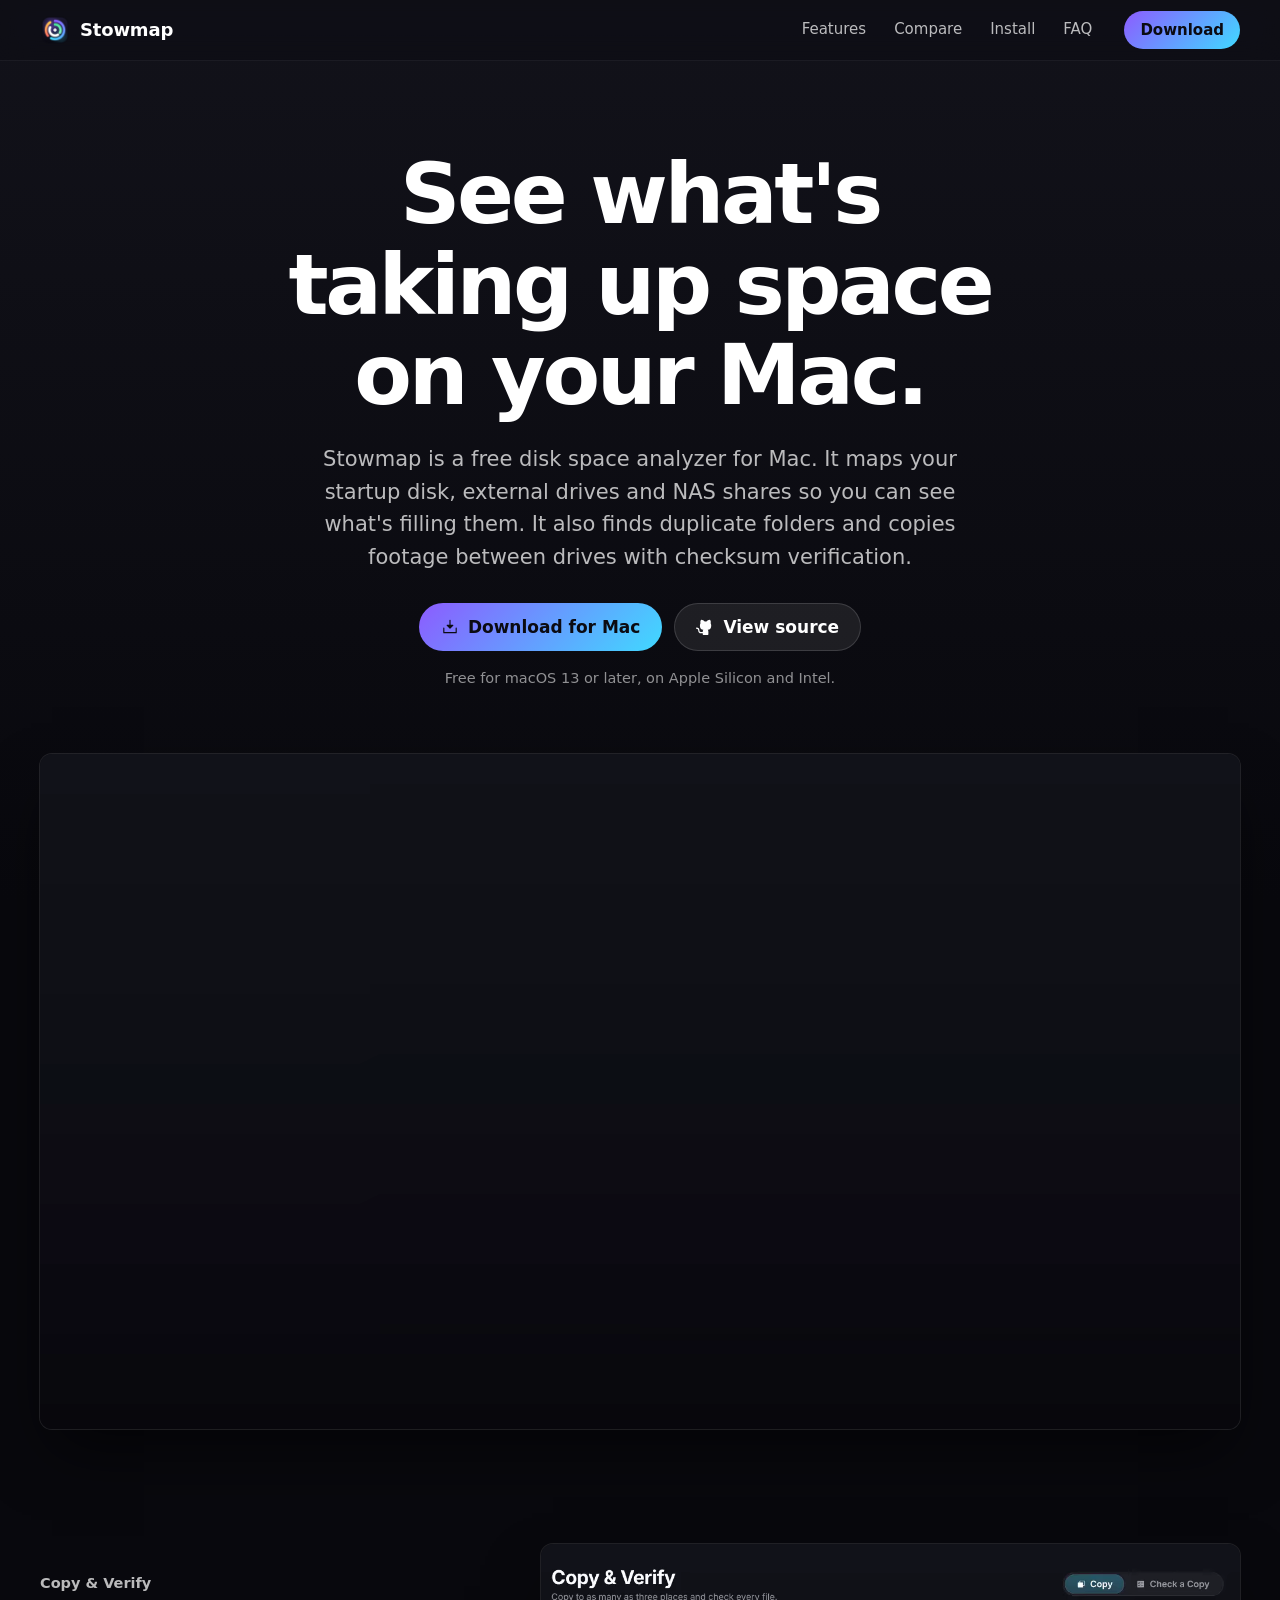
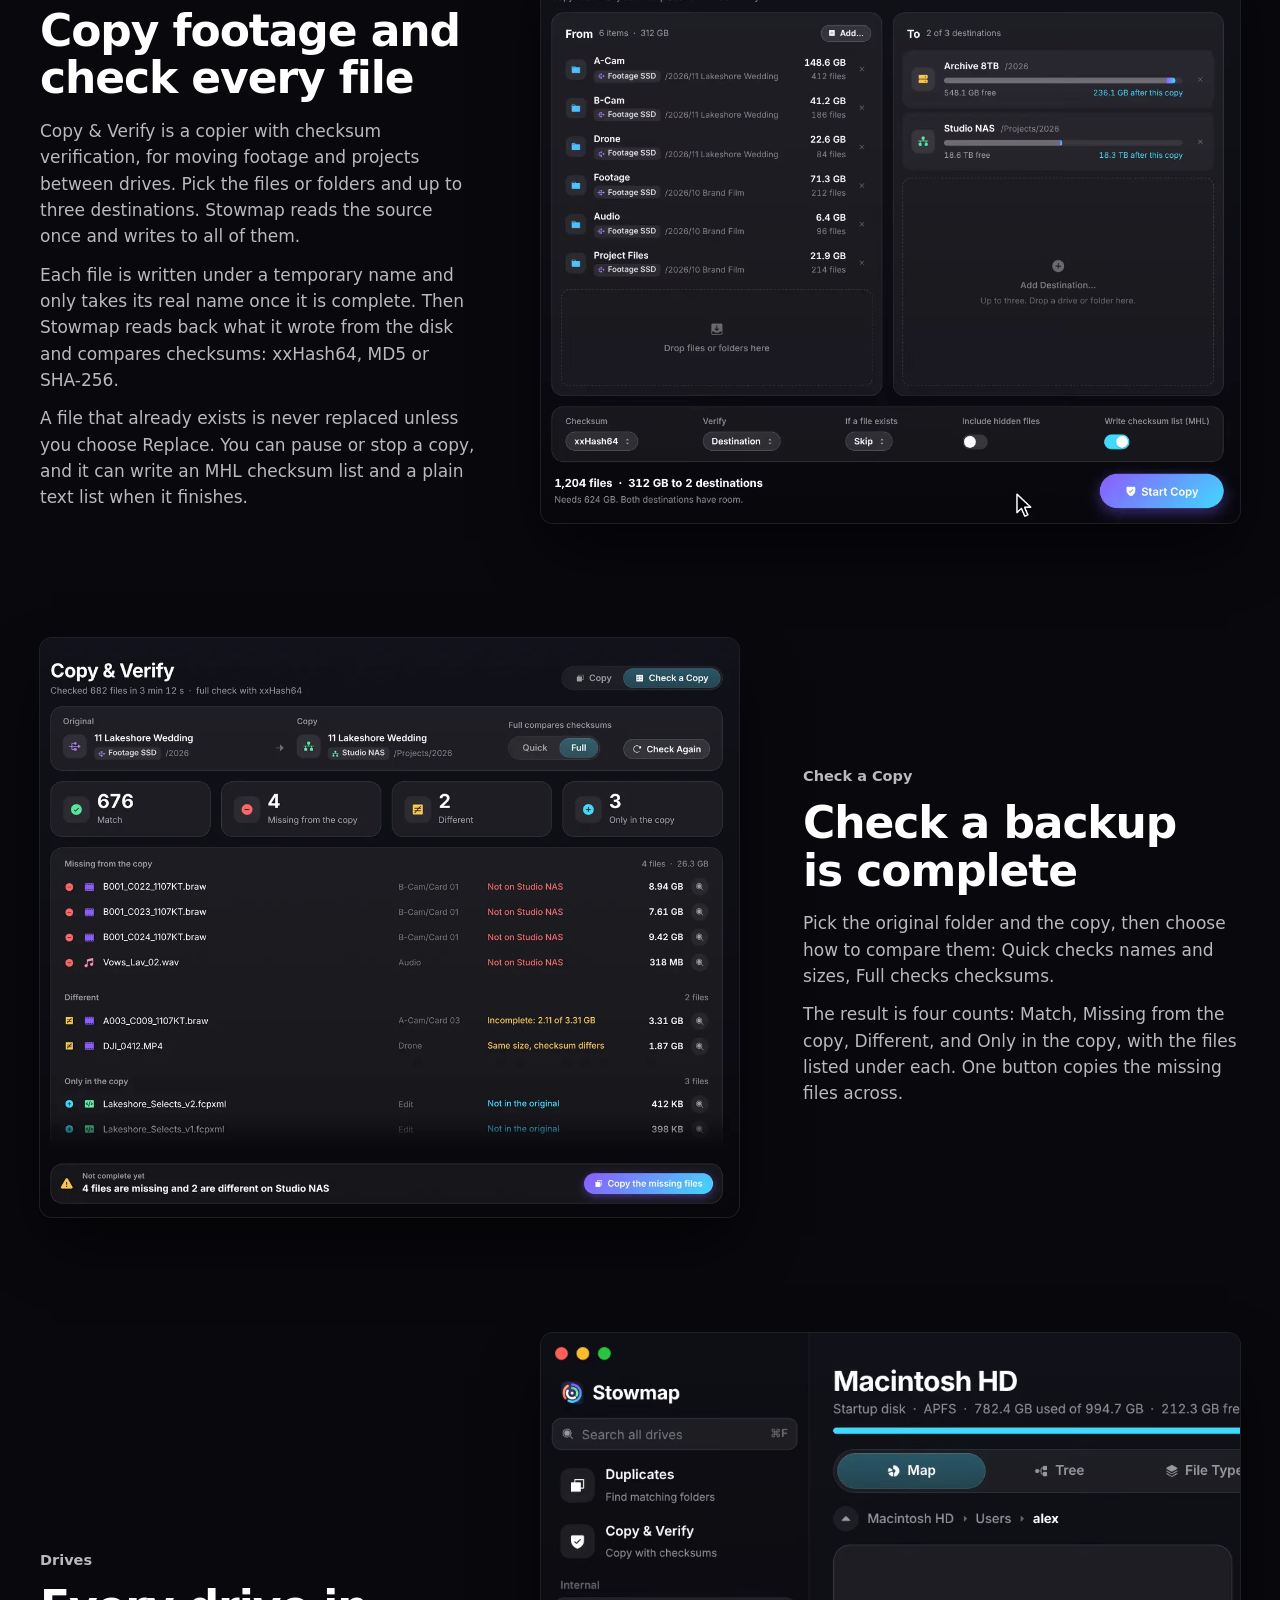
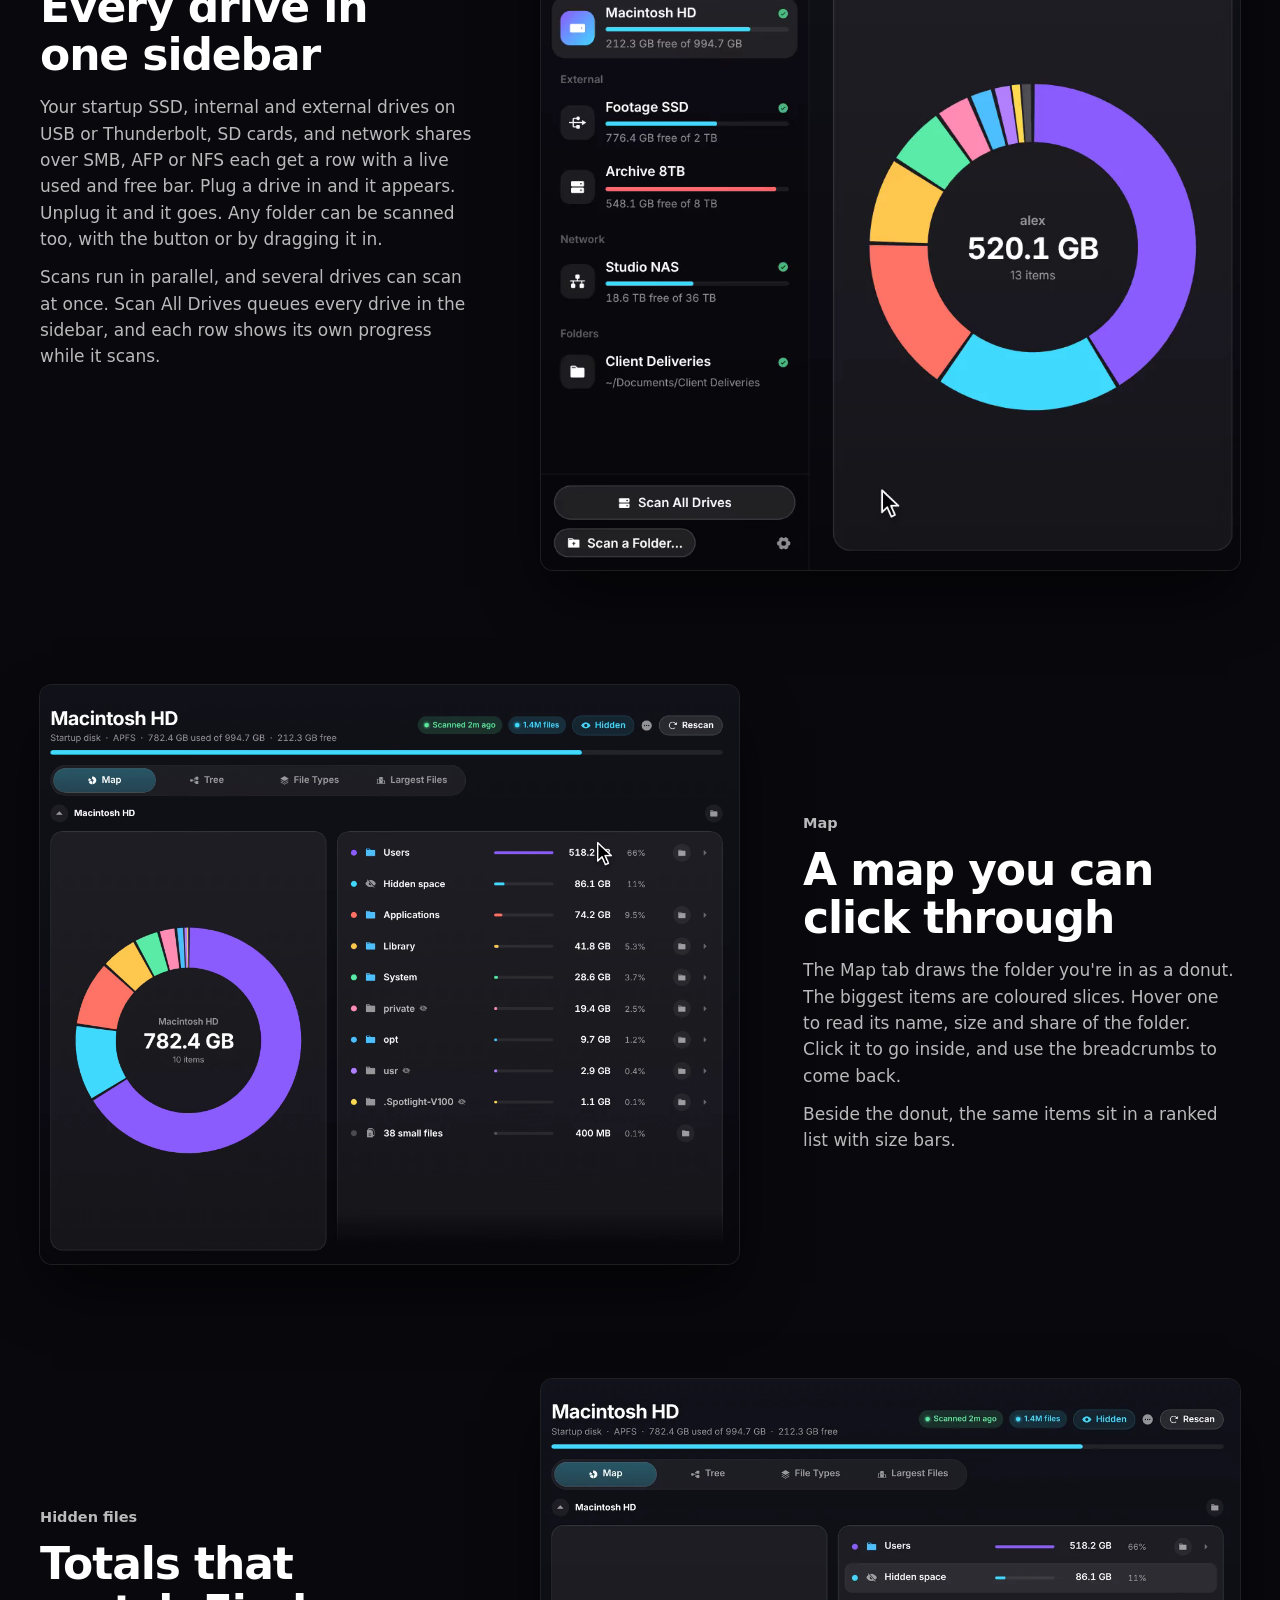
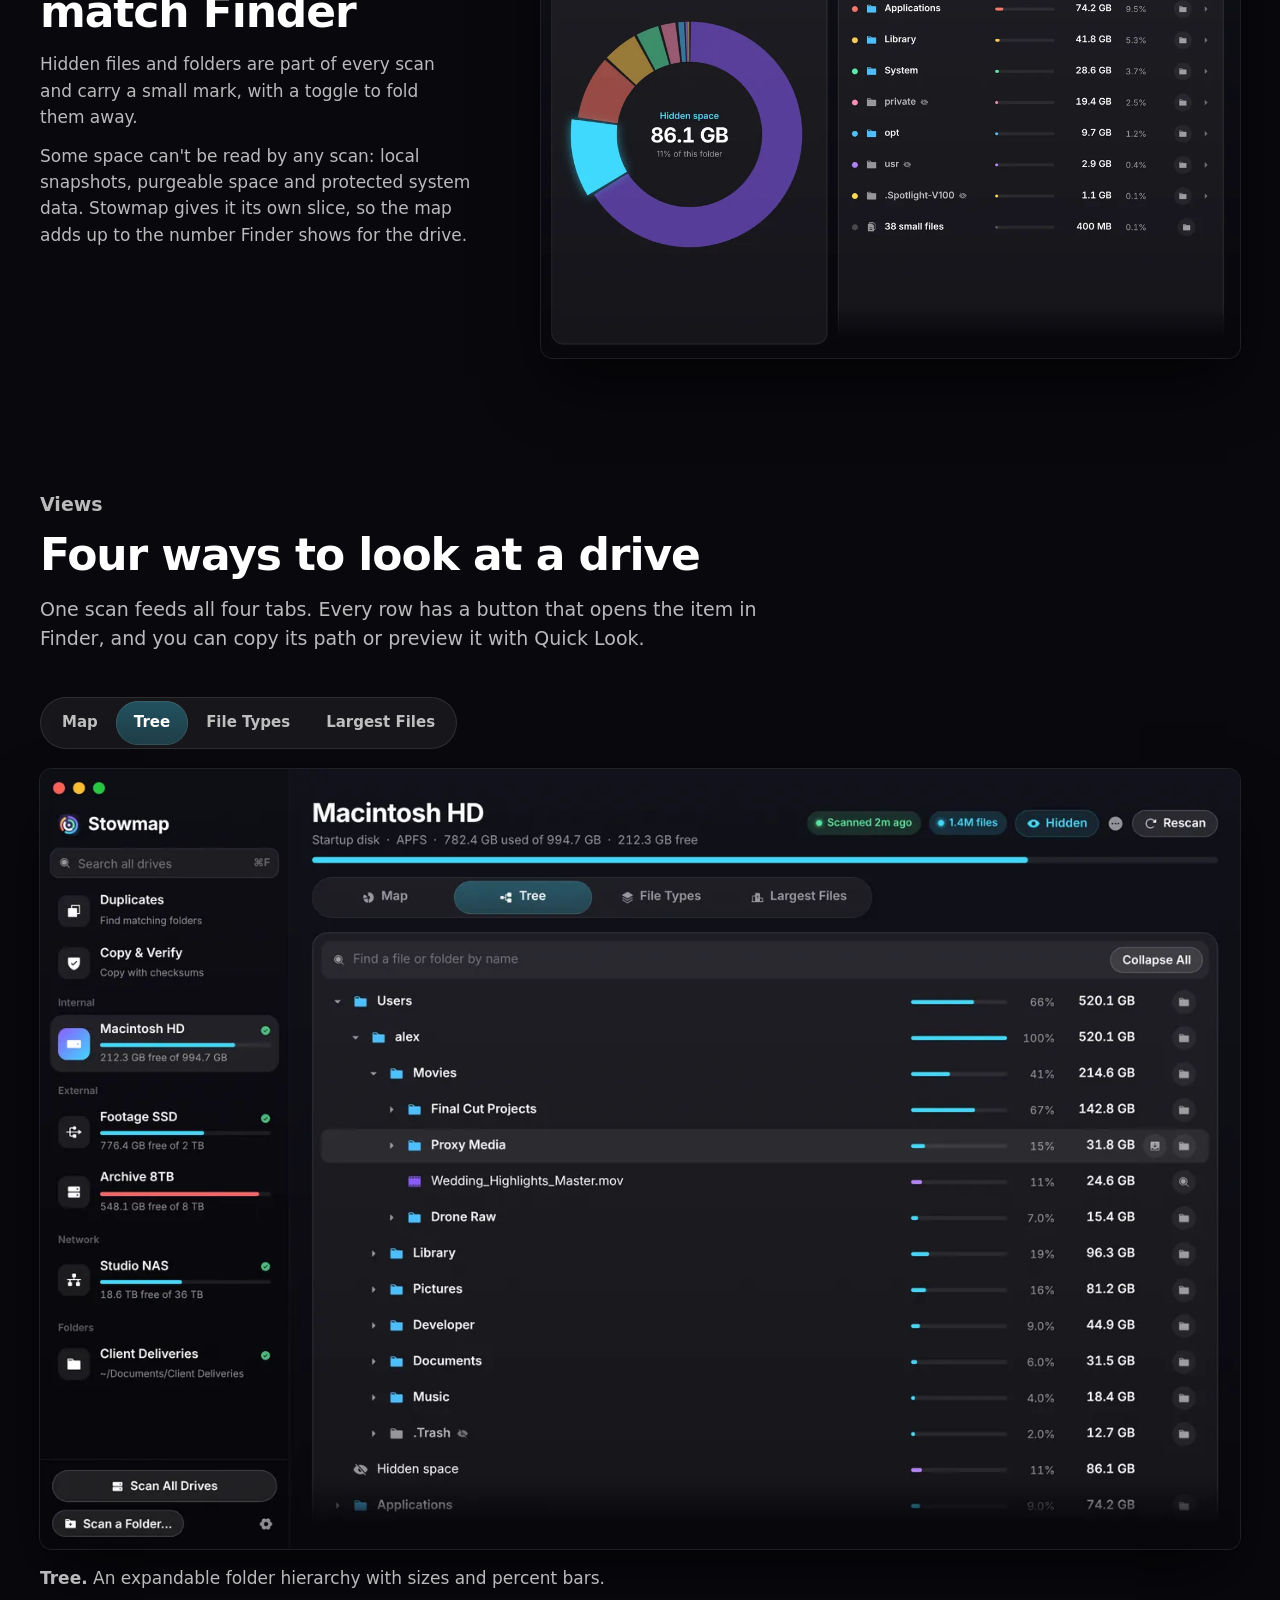
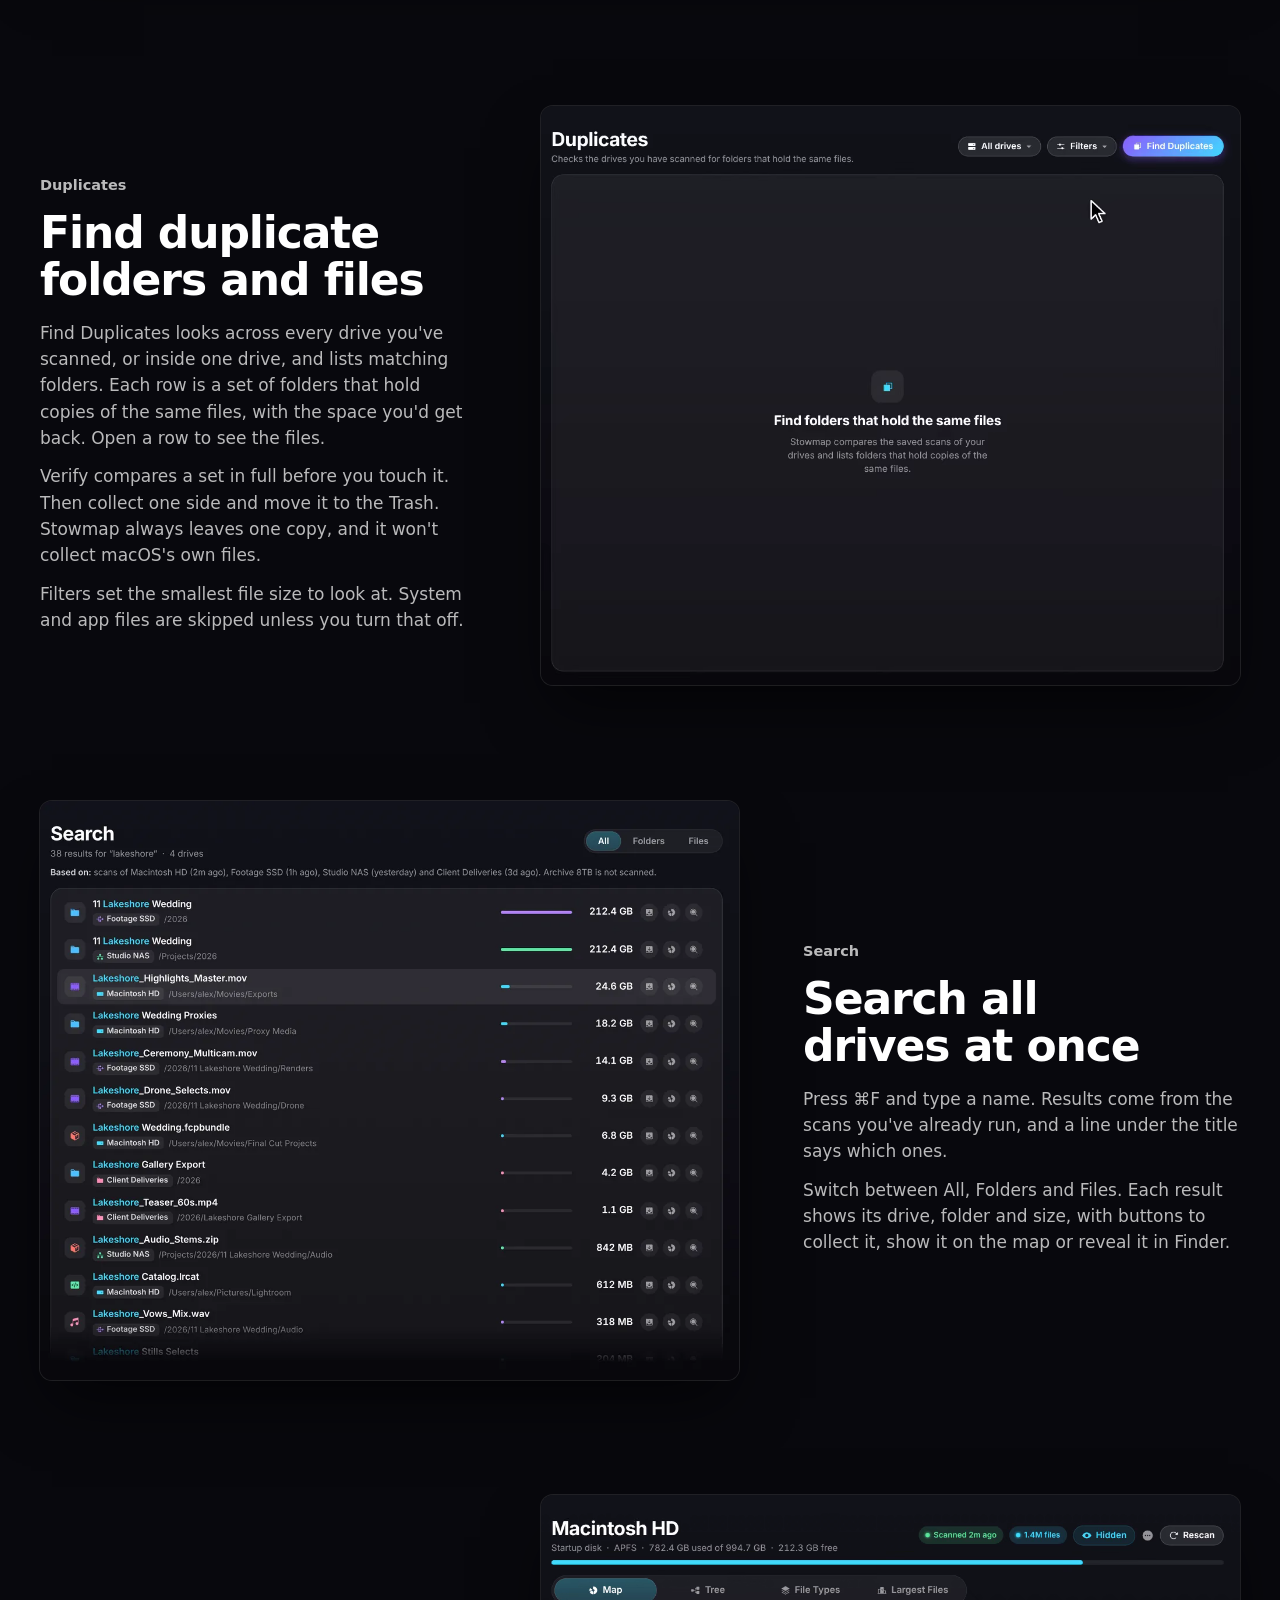
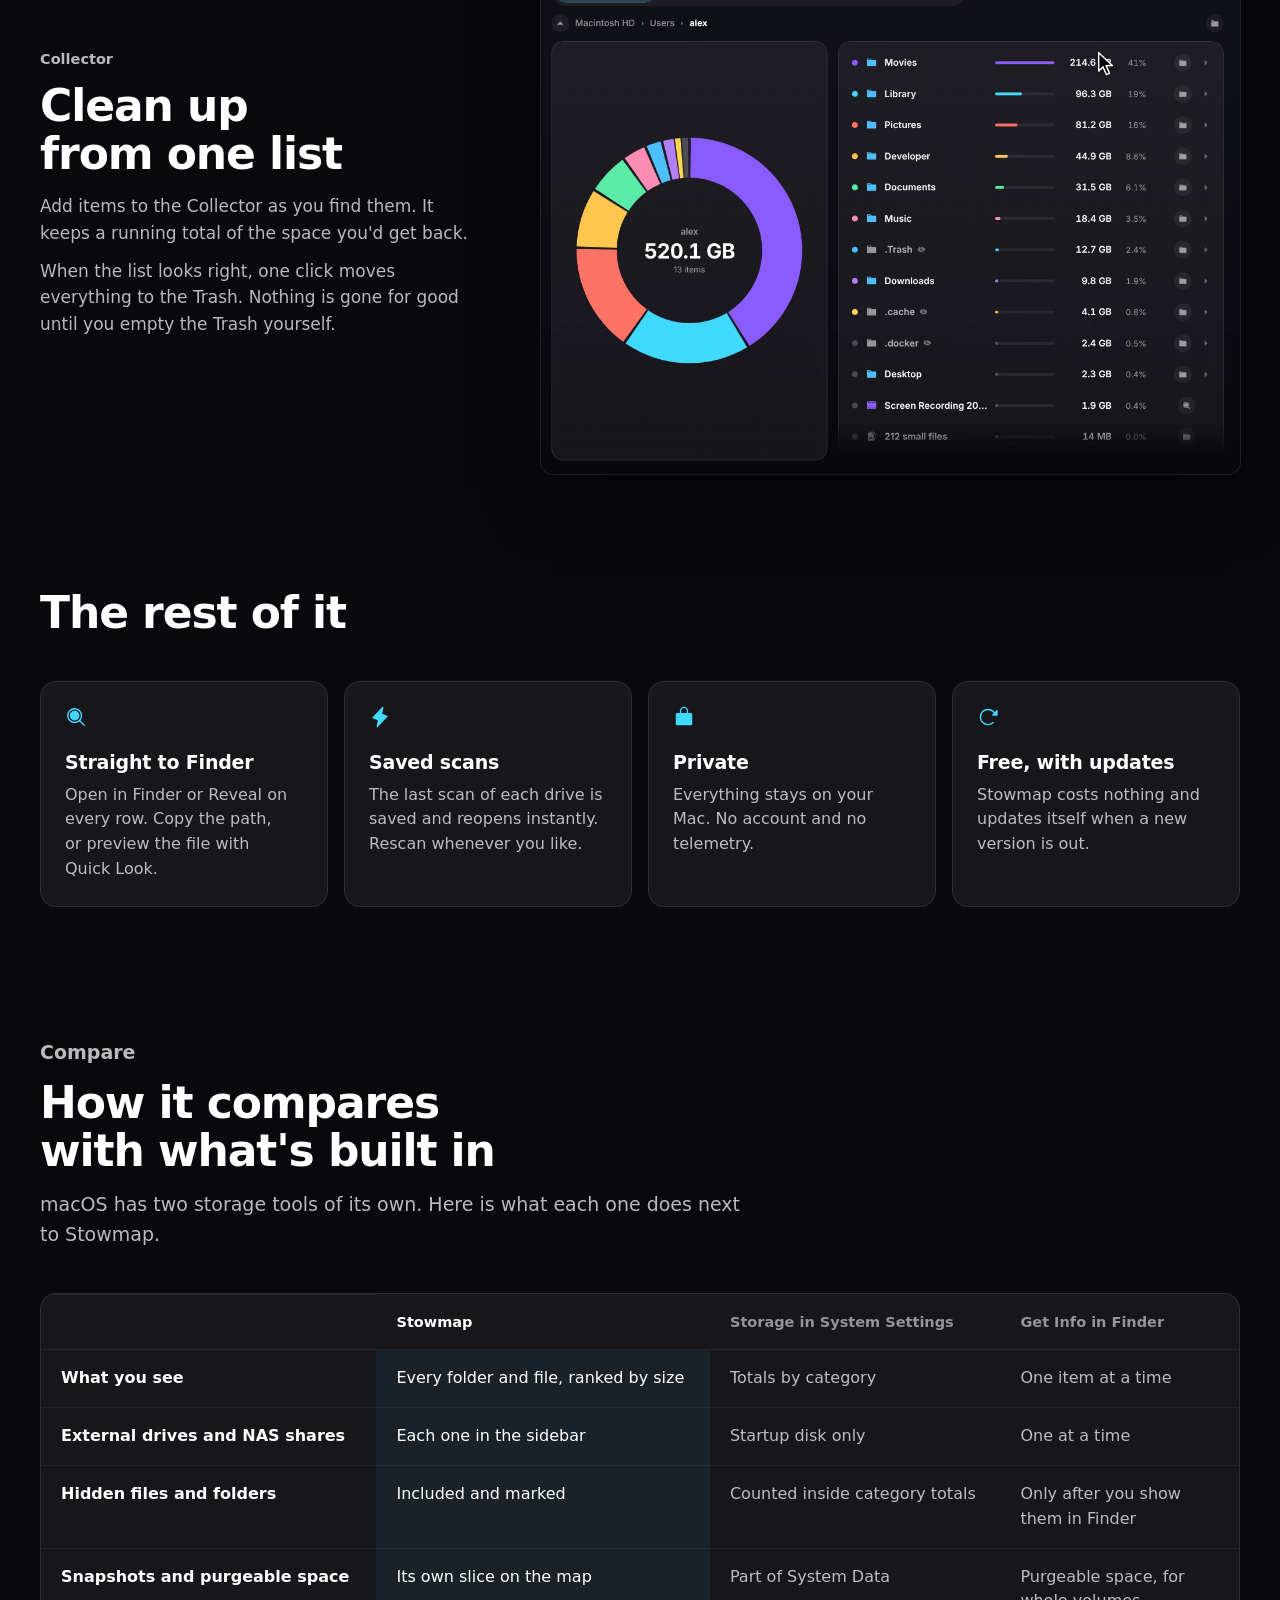
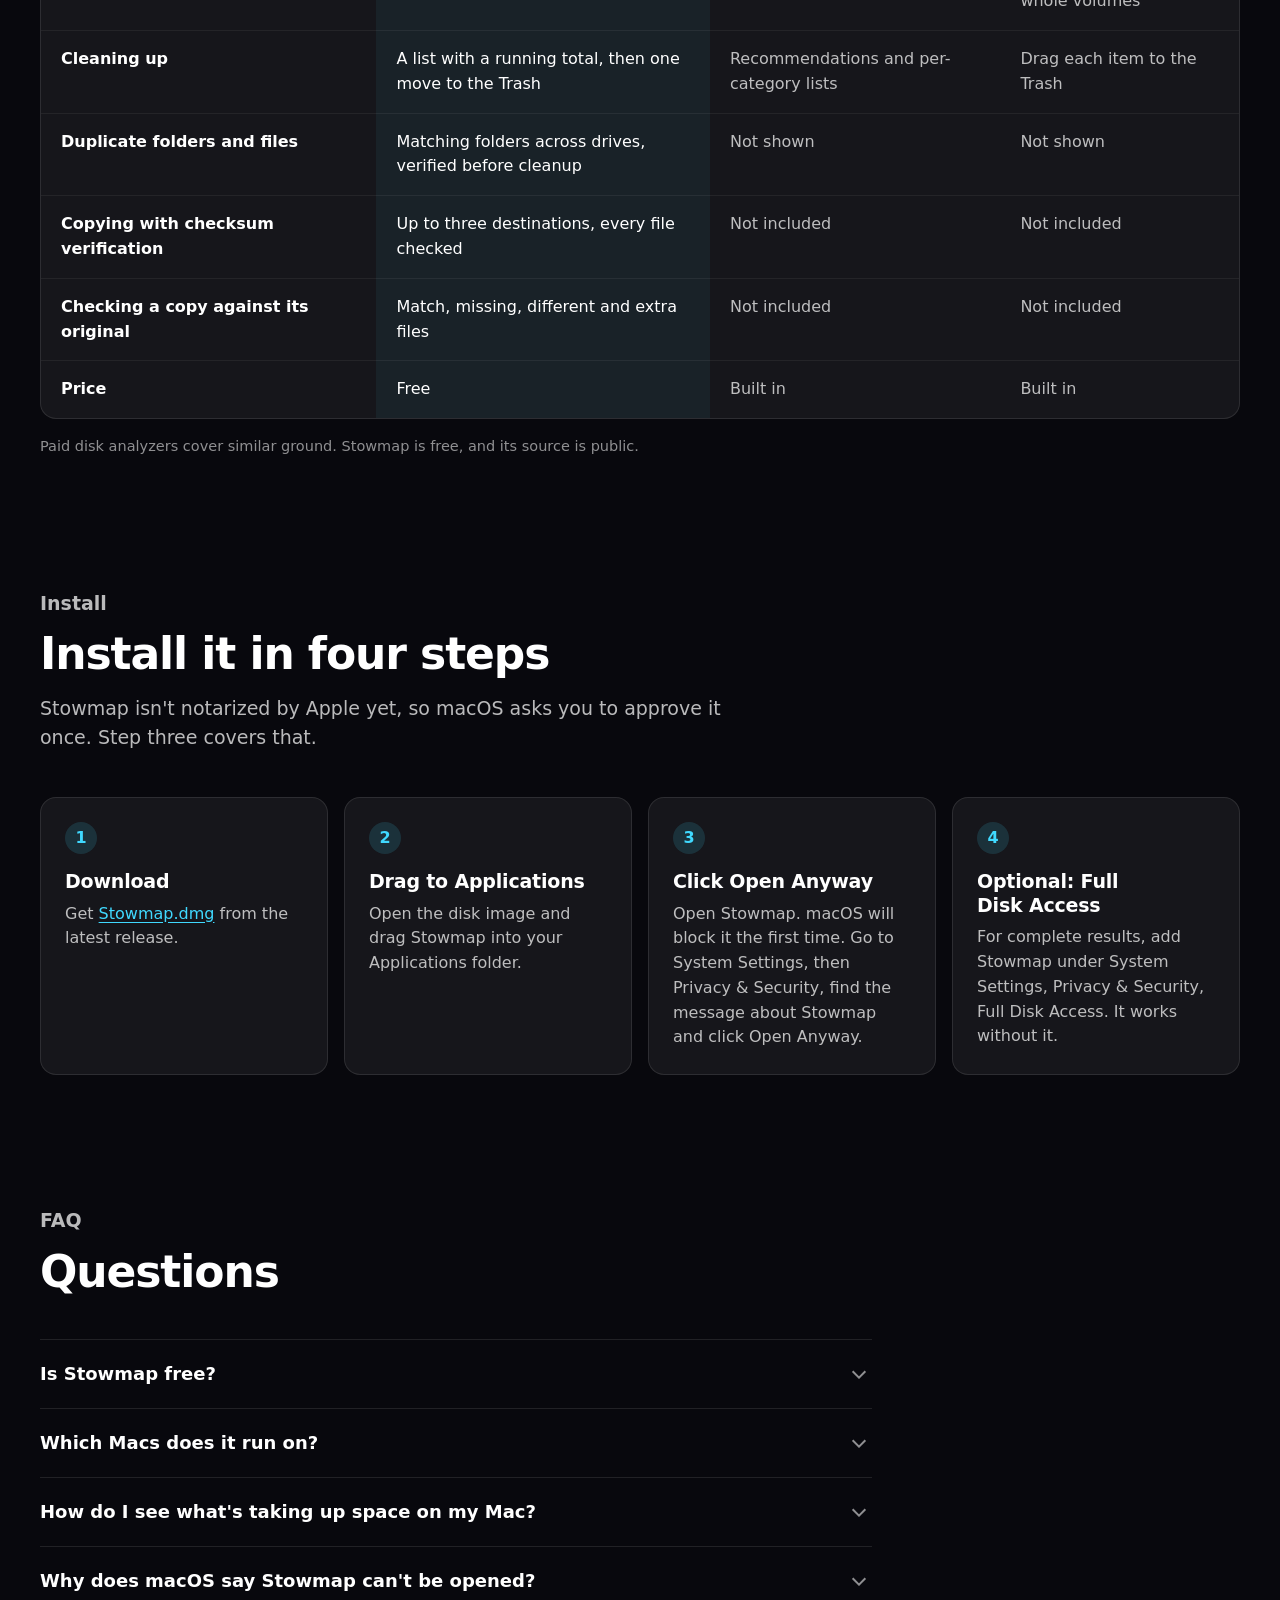
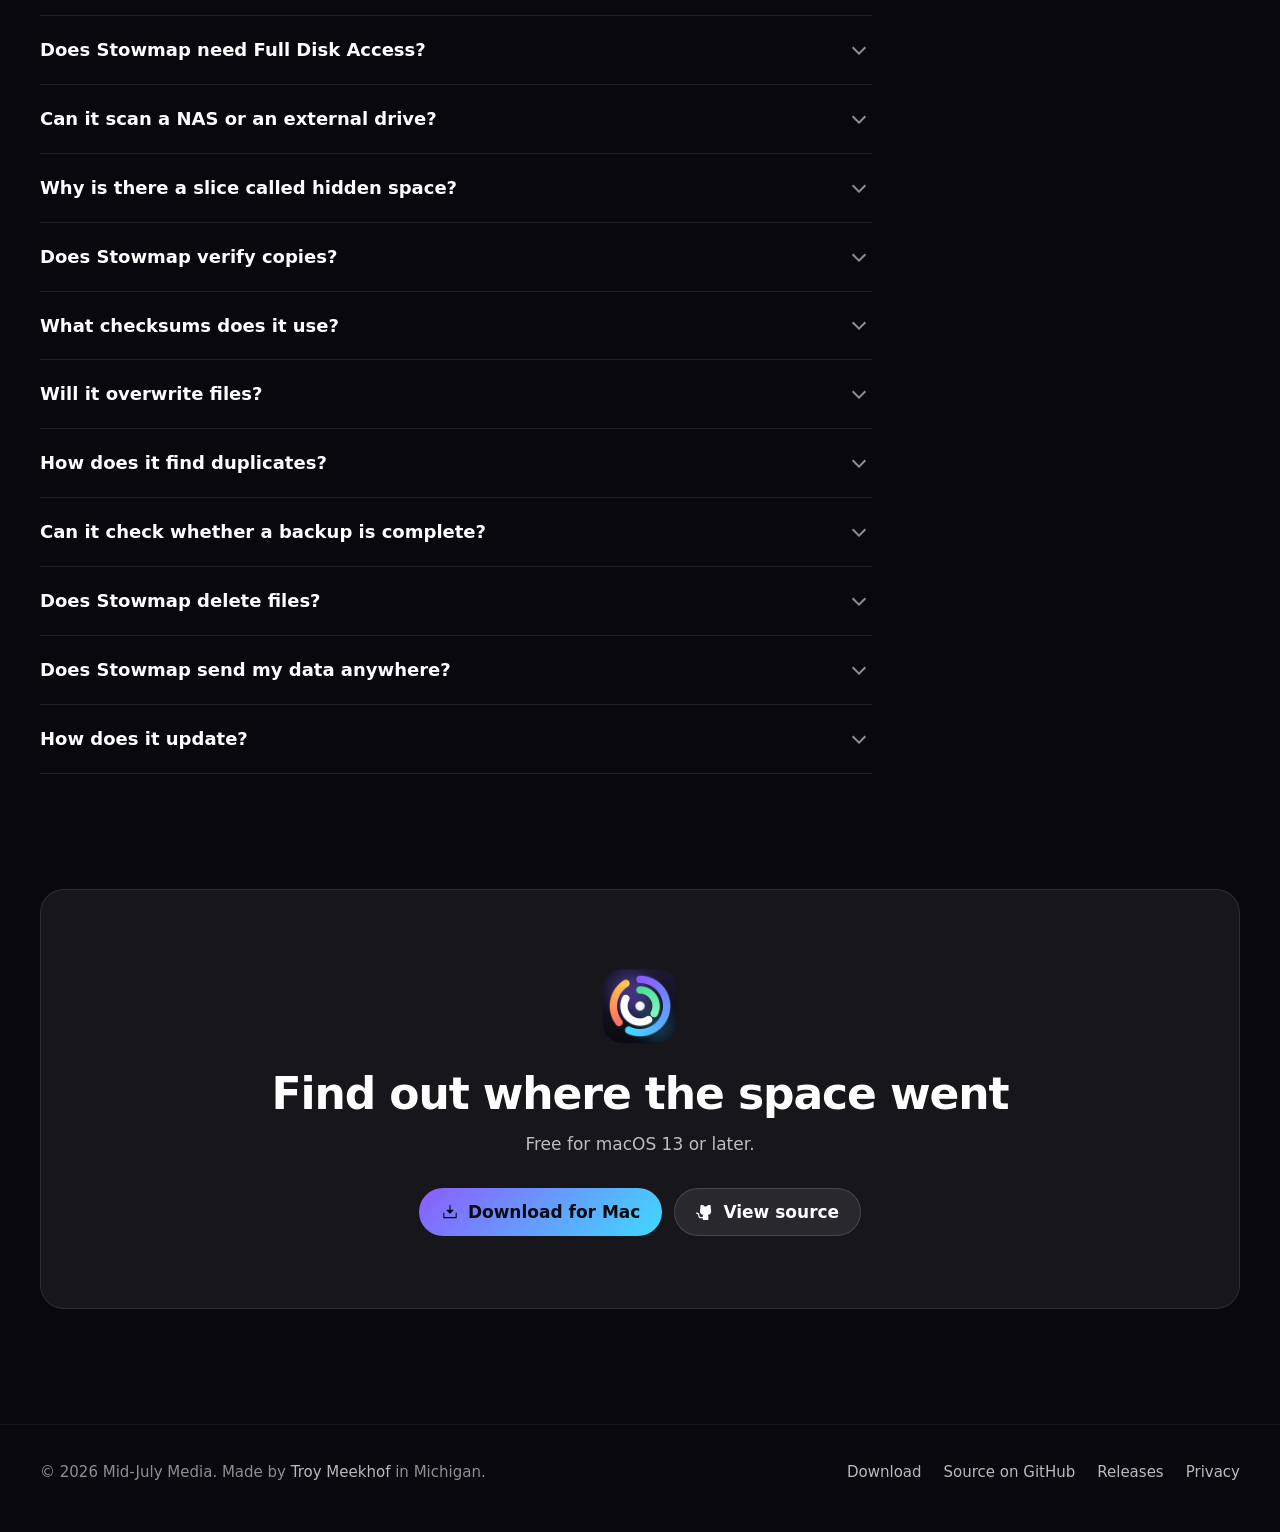
==== commit 7dce3a1f: "Site: Copy & Verify, Check a Copy, Duplicates, Search, Scan All Drives Landing page gains a lead Cop" ====
--- a/docs/index.html
+++ b/docs/index.html
@@ -4,13 +4,13 @@
 <meta charset="utf-8">
 <meta name="viewport" content="width=device-width,initial-scale=1,viewport-fit=cover">
 <title>Stowmap: Free Disk Space Analyzer for Mac</title>
-<meta name="description" content="Stowmap is a free disk space analyzer for Mac. See what&#x27;s taking up space on your startup disk, external drives and NAS shares, then clean up from one list.">
+<meta name="description" content="Stowmap is a free disk space analyzer for Mac that shows what&#x27;s taking up space on every drive. It also finds duplicate files and copies files with checksum verification.">
 <link rel="canonical" href="https://troymeekhof.github.io/stowmap/">
 <meta name="robots" content="index,follow,max-image-preview:large,max-video-preview:-1">
 <meta name="author" content="Troy Meekhof">
 <meta property="og:type" content="website">
 <meta property="og:title" content="Stowmap: Free Disk Space Analyzer for Mac">
-<meta property="og:description" content="Stowmap is a free disk space analyzer for Mac. See what&#x27;s taking up space on your startup disk, external drives and NAS shares, then clean up from one list.">
+<meta property="og:description" content="Stowmap is a free disk space analyzer for Mac that shows what&#x27;s taking up space on every drive. It also finds duplicate files and copies files with checksum verification.">
 <meta property="og:url" content="https://troymeekhof.github.io/stowmap/">
 <meta property="og:image" content="https://troymeekhof.github.io/stowmap/assets/img/og.jpg">
 <meta property="og:image:width" content="1200">
@@ -20,7 +20,7 @@
 <meta property="og:locale" content="en_US">
 <meta name="twitter:card" content="summary_large_image">
 <meta name="twitter:title" content="Stowmap: Free Disk Space Analyzer for Mac">
-<meta name="twitter:description" content="Stowmap is a free disk space analyzer for Mac. See what&#x27;s taking up space on your startup disk, external drives and NAS shares, then clean up from one list.">
+<meta name="twitter:description" content="Stowmap is a free disk space analyzer for Mac that shows what&#x27;s taking up space on every drive. It also finds duplicate files and copies files with checksum verification.">
 <meta name="twitter:image" content="https://troymeekhof.github.io/stowmap/assets/img/og.jpg">
 <meta name="color-scheme" content="dark">
 <meta name="theme-color" content="#12121a">
@@ -44,17 +44,32 @@
 
 <section class="hero" aria-labelledby="hero-h"><div class="wrap">
   <h1 id="hero-h">See what's taking up space on your Mac.</h1>
-  <p class="lede">Stowmap is a free disk space analyzer for Mac. It scans your startup disk, external drives and NAS shares, then draws each folder as a map you can click through.</p>
+  <p class="lede">Stowmap is a free disk space analyzer for Mac. It maps your startup disk, external drives and NAS shares so you can see what's filling them. It also finds duplicate folders and copies footage between drives with checksum verification.</p>
   <div class="actions"><a class="btn" href="https://github.com/troymeekhof/stowmap/releases/latest/download/Stowmap.dmg"><svg viewBox="0 0 256 256" aria-hidden="true"><path d="M224,144v64a8,8,0,0,1-8,8H40a8,8,0,0,1-8-8V144a8,8,0,0,1,16,0v56H208V144a8,8,0,0,1,16,0Zm-101.66,5.66a8,8,0,0,0,11.32,0l40-40A8,8,0,0,0,168,96H136V32a8,8,0,0,0-16,0V96H88a8,8,0,0,0-5.66,13.66Z"/></svg>Download for Mac</a><a class="btn ghost" href="https://github.com/troymeekhof/stowmap"><svg viewBox="0 0 256 256" aria-hidden="true"><path d="M216,104v8a56.06,56.06,0,0,1-48.44,55.47A39.8,39.8,0,0,1,176,192v40a8,8,0,0,1-8,8H104a8,8,0,0,1-8-8V216H72a40,40,0,0,1-40-40A24,24,0,0,0,8,152a8,8,0,0,1,0-16,40,40,0,0,1,40,40,24,24,0,0,0,24,24H96v-8a39.8,39.8,0,0,1,8.44-24.53A56.06,56.06,0,0,1,56,112v-8a58.14,58.14,0,0,1,7.69-28.32A59.78,59.78,0,0,1,69.07,28,8,8,0,0,1,76,24a59.75,59.75,0,0,1,48,24h24a59.75,59.75,0,0,1,48-24,8,8,0,0,1,6.93,4,59.74,59.74,0,0,1,5.37,47.68A58,58,0,0,1,216,104Z"/></svg>View source</a></div>
   <p class="meta">Free for macOS 13 or later, on Apple Silicon and Intel.</p>
-  <figure class="window"><video data-loop autoplay muted loop playsinline preload="metadata" width="1920" height="1080" poster="assets/video/stowmap-hero-poster.webp" aria-label="Stowmap scans a startup disk, the map of the drive appears, two clicks go into the home folder, and three hidden folders are collected and moved to the Trash."><source src="assets/video/stowmap-hero.webm" type="video/webm"><source src="assets/video/stowmap-hero.mp4" type="video/mp4"></video></figure>
-</div></section>
-
-<section id="features" aria-labelledby="f1-h"><div class="wrap feature">
+  <figure class="window"><video data-loop autoplay muted loop playsinline preload="metadata" width="1920" height="1080" poster="assets/video/stowmap-hero-poster.webp" aria-label="Stowmap scans a startup disk, the map of the drive appears, two clicks go into the home folder, and three hidden folders are collected and moved to the Trash. Then Copy &amp; Verify copies six folders to two drives and reports all 1,204 files verified."><source src="assets/video/stowmap-hero.webm" type="video/webm"><source src="assets/video/stowmap-hero.mp4" type="video/mp4"></video></figure>
+</div></section>
+
+<section id="features" aria-labelledby="cv-h"><div class="wrap feature">
+  <div class="copy"><p class="eyebrow">Copy &amp; Verify</p><h2 id="cv-h">Copy footage and check every file</h2>
+  <p>Copy &amp; Verify is a copier with checksum verification, for moving footage and projects between drives. Pick the files or folders and up to three destinations. Stowmap reads the source once and writes to all of them.</p>
+  <p>Each file is written under a temporary name and only takes its real name once it is complete. Then Stowmap reads back what it wrote from the disk and compares checksums: xxHash64, MD5 or SHA-256.</p>
+  <p>A file that already exists is never replaced unless you choose Replace. You can pause or stop a copy, and it can write an MHL checksum list and a plain text list when it finishes.</p></div>
+  <figure class="window crop" style="--pos:0%"><video data-loop muted loop playsinline preload="none" width="1200" height="994" poster="assets/video/stowmap-copy-poster.webp" aria-label="Six folders and two destinations are chosen in Copy &amp; Verify. Start Copy is clicked, a ring fills while a graph of copy speed draws, the phase changes to Verifying, and the result reads All 1,204 files verified."><source src="assets/video/stowmap-copy.webm" type="video/webm"><source src="assets/video/stowmap-copy.mp4" type="video/mp4"></video></figure>
+</div></section>
+
+<section aria-labelledby="cc-h"><div class="wrap feature flip">
+  <div class="copy"><p class="eyebrow">Check a Copy</p><h2 id="cc-h">Check a backup is complete</h2>
+  <p>Pick the original folder and the copy, then choose how to compare them: Quick checks names and sizes, Full checks checksums.</p>
+  <p>The result is four counts: Match, Missing from the copy, Different, and Only in the copy, with the files listed under each. One button copies the missing files across.</p></div>
+  <figure class="window crop" style="--pos:0%"><img src="assets/img/check-copy-1200.webp" srcset="assets/img/check-copy-1200.webp 1200w, assets/img/check-copy-1884.webp 1884w" sizes="(max-width:900px) 92vw, 720px" width="1200" height="994" loading="lazy" decoding="async" alt="Check a Copy comparing the folder 11 Lakeshore Wedding on Footage SSD with its copy on Studio NAS: 676 files match, 4 are missing from the copy, 2 are different and 3 are only in the copy."></figure>
+</div></section>
+
+<section aria-labelledby="f1-h"><div class="wrap feature">
   <div class="copy"><p class="eyebrow">Drives</p><h2 id="f1-h">Every drive in one sidebar</h2>
   <p>Your startup SSD, internal and external drives on USB or Thunderbolt, SD cards, and network shares over SMB, AFP or NFS each get a row with a live used and free bar. Plug a drive in and it appears. Unplug it and it goes. Any folder can be scanned too, with the button or by dragging it in.</p>
-  <p>Scans run in parallel, and several drives can scan at once.</p></div>
-  <figure class="window"><video data-loop muted loop playsinline preload="none" width="1200" height="1000" poster="assets/video/stowmap-scan-poster.webp" aria-label="A never-scanned external drive is picked in the Stowmap sidebar and scanned. A progress ring fills, then the map of the drive appears."><source src="assets/video/stowmap-scan.webm" type="video/webm"><source src="assets/video/stowmap-scan.mp4" type="video/mp4"></video></figure>
+  <p>Scans run in parallel, and several drives can scan at once. Scan All Drives queues every drive in the sidebar, and each row shows its own progress while it scans.</p></div>
+  <figure class="window"><video data-loop muted loop playsinline preload="none" width="1000" height="1198" poster="assets/video/stowmap-scan-poster.webp" aria-label="A never-scanned external drive is picked in the Stowmap sidebar and scanned. A progress ring fills, then the map of the drive appears."><source src="assets/video/stowmap-scan.webm" type="video/webm"><source src="assets/video/stowmap-scan.mp4" type="video/mp4"></video></figure>
 </div></section>
 
 <section aria-labelledby="f2-h"><div class="wrap feature flip">
@@ -86,7 +101,22 @@
   </fieldset>
 </div></section>
 
-<section aria-labelledby="f5-h"><div class="wrap feature flip">
+<section aria-labelledby="dup-h"><div class="wrap feature">
+  <div class="copy"><p class="eyebrow">Duplicates</p><h2 id="dup-h">Find duplicate folders and files</h2>
+  <p>Find Duplicates looks across every drive you've scanned, or inside one drive, and lists matching folders. Each row is a set of folders that hold copies of the same files, with the space you'd get back. Open a row to see the files.</p>
+  <p>Verify compares a set in full before you touch it. Then collect one side and move it to the Trash. Stowmap always leaves one copy, and it won't collect macOS's own files.</p>
+  <p>Filters set the smallest file size to look at. System and app files are skipped unless you turn that off.</p></div>
+  <figure class="window crop" style="--pos:0%"><video data-loop muted loop playsinline preload="none" width="1200" height="994" poster="assets/video/stowmap-duplicates-poster.webp" aria-label="Find Duplicates is clicked and a list of matching folders appears. The first set is verified with a progress bar and marked Verified identical, then its copy on Footage SSD is added to the Collector."><source src="assets/video/stowmap-duplicates.webm" type="video/webm"><source src="assets/video/stowmap-duplicates.mp4" type="video/mp4"></video></figure>
+</div></section>
+
+<section aria-labelledby="srch-h"><div class="wrap feature flip">
+  <div class="copy"><p class="eyebrow">Search</p><h2 id="srch-h">Search all drives at once</h2>
+  <p>Press ⌘F and type a name. Results come from the scans you've already run, and a line under the title says which ones.</p>
+  <p>Switch between All, Folders and Files. Each result shows its drive, folder and size, with buttons to collect it, show it on the map or reveal it in Finder.</p></div>
+  <figure class="window crop" style="--pos:0%"><img src="assets/img/search-1200.webp" srcset="assets/img/search-1200.webp 1200w, assets/img/search-1884.webp 1884w" sizes="(max-width:900px) 92vw, 720px" width="1200" height="994" loading="lazy" decoding="async" alt="Search results for lakeshore across four drives in Stowmap: folders and files from Footage SSD, Studio NAS, Macintosh HD and Client Deliveries, each with its drive, path and size."></figure>
+</div></section>
+
+<section aria-labelledby="f5-h"><div class="wrap feature">
   <div class="copy"><p class="eyebrow">Collector</p><h2 id="f5-h">Clean up from one list</h2>
   <p>Add items to the Collector as you find them. It keeps a running total of the space you'd get back.</p>
   <p>When the list looks right, one click moves everything to the Trash. Nothing is gone for good until you empty the Trash yourself.</p></div>
@@ -105,7 +135,7 @@
 
 <section id="compare" aria-labelledby="cmp-h"><div class="wrap">
   <div class="sec-head"><p class="eyebrow">Compare</p><h2 id="cmp-h">How it compares with what's built in</h2>
-  <p>macOS has two storage tools of its own. Here is what each one shows next to Stowmap.</p></div>
+  <p>macOS has two storage tools of its own. Here is what each one does next to Stowmap.</p></div>
   <div class="tablewrap" tabindex="0" role="region" aria-labelledby="cmp-h"><table>
     <thead><tr><td></td><th scope="col" class="us">Stowmap</th><th scope="col">Storage in System Settings</th><th scope="col">Get Info in Finder</th></tr></thead>
     <tbody>
@@ -114,6 +144,9 @@
     <tr><th scope="row">Hidden files and folders</th><td class="us">Included and marked</td><td>Counted inside category totals</td><td>Only after you show them in Finder</td></tr>
     <tr><th scope="row">Snapshots and purgeable space</th><td class="us">Its own slice on the map</td><td>Part of System Data</td><td>Purgeable space, for whole volumes</td></tr>
     <tr><th scope="row">Cleaning up</th><td class="us">A list with a running total, then one move to the Trash</td><td>Recommendations and per-category lists</td><td>Drag each item to the Trash</td></tr>
+    <tr><th scope="row">Duplicate folders and files</th><td class="us">Matching folders across drives, verified before cleanup</td><td>Not shown</td><td>Not shown</td></tr>
+    <tr><th scope="row">Copying with checksum verification</th><td class="us">Up to three destinations, every file checked</td><td>Not included</td><td>Not included</td></tr>
+    <tr><th scope="row">Checking a copy against its original</th><td class="us">Match, missing, different and extra files</td><td>Not included</td><td>Not included</td></tr>
     <tr><th scope="row">Price</th><td class="us">Free</td><td>Built in</td><td>Built in</td></tr>
     </tbody>
   </table></div>
@@ -141,6 +174,11 @@
 <details><summary>Does Stowmap need Full Disk Access?</summary><p>No, it's optional. Without it, macOS keeps a few protected folders out of reach and Stowmap reports that space as hidden space. With it, the results are complete. You can turn it on in System Settings under Privacy &amp; Security, then Full Disk Access.</p></details>
 <details><summary>Can it scan a NAS or an external drive?</summary><p>Yes. External drives on USB or Thunderbolt, SD cards, and network shares over SMB, AFP or NFS all appear in the sidebar once they are mounted. Each one can be scanned, and several can scan at the same time.</p></details>
 <details><summary>Why is there a slice called hidden space?</summary><p>Some space can't be read by any scan: local snapshots, purgeable space and protected system data. Stowmap shows it as its own slice so the total matches what Finder reports for the drive.</p></details>
+<details><summary>Does Stowmap verify copies?</summary><p>Yes. Copy &amp; Verify can copy and verify files on Mac. After writing, it reads each file back from the destination disk and compares its checksum with the source. You can also verify the source and the destination, or turn verification off.</p></details>
+<details><summary>What checksums does it use?</summary><p>xxHash64, MD5 or SHA-256. You choose one before the copy starts. Stowmap can also write an MHL checksum list (xxHash64 or MD5) and a plain text list.</p></details>
+<details><summary>Will it overwrite files?</summary><p>Not unless you choose Replace. When a file already exists you can skip it, replace it or keep both. Each file is written under a temporary name and only takes its real name once it is complete.</p></details>
+<details><summary>How does it find duplicates?</summary><p>Find Duplicates compares the files on the drives you've scanned and lists matching folders: sets of folders that hold copies of the same files. A set marked Samples match has not been read in full. Click Verify to compare every file, and it is marked Verified identical. Stowmap always leaves one copy.</p></details>
+<details><summary>Can it check whether a backup is complete?</summary><p>Yes. Check a Copy compares an original folder with its copy. Quick compares names and sizes, and Full compares checksums. It lists what matches, what is missing from the copy, what is different and what is only in the copy, and one button copies the missing files.</p></details>
 <details><summary>Does Stowmap delete files?</summary><p>Stowmap moves the items you collect to the Trash. They stay there, recoverable, until you empty the Trash yourself.</p></details>
 <details><summary>Does Stowmap send my data anywhere?</summary><p>No. Scans and results stay on your Mac. There is no account and no telemetry.</p></details>
 <details><summary>How does it update?</summary><p>Stowmap updates itself. When a new version is out, the app offers to install it.</p></details>
@@ -160,7 +198,7 @@
   <ul><li><a href="https://github.com/troymeekhof/stowmap/releases/latest/download/Stowmap.dmg">Download</a></li><li><a href="https://github.com/troymeekhof/stowmap">Source on GitHub</a></li><li><a href="https://github.com/troymeekhof/stowmap/releases">Releases</a></li><li><a href="privacy/">Privacy</a></li></ul>
 </div></footer>
 <script type="application/ld+json">
-{"@context": "https://schema.org", "@graph": [{"@type": "WebSite", "@id": "https://troymeekhof.github.io/stowmap/#website", "url": "https://troymeekhof.github.io/stowmap/", "name": "Stowmap", "publisher": {"@id": "https://troymeekhof.github.io/stowmap/#publisher"}}, {"@type": "Organization", "@id": "https://troymeekhof.github.io/stowmap/#publisher", "name": "Mid-July Media", "url": "https://midjulymedia.com", "founder": {"@type": "Person", "name": "Troy Meekhof", "url": "https://troymeekhof.com"}}, {"@type": "SoftwareApplication", "@id": "https://troymeekhof.github.io/stowmap/#app", "name": "Stowmap", "description": "Stowmap is a free disk space analyzer for Mac. See what's taking up space on your startup disk, external drives and NAS shares, then clean up from one list.", "url": "https://troymeekhof.github.io/stowmap/", "image": "https://troymeekhof.github.io/stowmap/assets/img/og.jpg", "screenshot": "https://troymeekhof.github.io/stowmap/assets/video/stowmap-hero-poster.jpg", "applicationCategory": "UtilitiesApplication", "applicationSubCategory": "Disk space analyzer", "operatingSystem": "macOS 13 or later", "processorRequirements": "Apple Silicon or Intel", "downloadUrl": "https://github.com/troymeekhof/stowmap/releases/latest/download/Stowmap.dmg", "installUrl": "https://github.com/troymeekhof/stowmap/releases/latest/download/Stowmap.dmg", "isAccessibleForFree": true, "codeRepository": "https://github.com/troymeekhof/stowmap", "offers": {"@type": "Offer", "price": "0", "priceCurrency": "USD", "availability": "https://schema.org/InStock"}, "author": {"@type": "Person", "name": "Troy Meekhof", "url": "https://troymeekhof.com"}, "publisher": {"@id": "https://troymeekhof.github.io/stowmap/#publisher"}, "featureList": ["Scans startup, internal, external and network drives", "Donut map of any folder with click-through", "Tree view with sizes", "File type breakdown by category and extension", "250 largest files", "Collector list that moves items to the Trash", "Hidden files included and marked", "Saved scans reopen instantly"]}, {"@type": "FAQPage", "@id": "https://troymeekhof.github.io/stowmap/#faq", "mainEntity": [{"@type": "Question", "name": "Is Stowmap free?", "acceptedAnswer": {"@type": "Answer", "text": "Yes. Stowmap is free to download and use, with no account. The source code is on GitHub."}}, {"@type": "Question", "name": "Which Macs does it run on?", "acceptedAnswer": {"@type": "Answer", "text": "Any Mac on macOS 13 or later, Apple Silicon or Intel."}}, {"@type": "Question", "name": "How do I see what's taking up space on my Mac?", "acceptedAnswer": {"@type": "Answer", "text": "Open Stowmap, pick your startup disk in the sidebar and click Scan. When the scan finishes, the Map tab shows the biggest folders as slices. Click a slice to go inside it, and keep going until you find the files you forgot about."}}, {"@type": "Question", "name": "Why does macOS say Stowmap can't be opened?", "acceptedAnswer": {"@type": "Answer", "text": "Stowmap isn't notarized by Apple yet, so macOS blocks it the first time. Open System Settings, go to Privacy & Security, find the message about Stowmap and click Open Anyway. You only need to do this once."}}, {"@type": "Question", "name": "Does Stowmap need Full Disk Access?", "acceptedAnswer": {"@type": "Answer", "text": "No, it's optional. Without it, macOS keeps a few protected folders out of reach and Stowmap reports that space as hidden space. With it, the results are complete. You can turn it on in System Settings under Privacy & Security, then Full Disk Access."}}, {"@type": "Question", "name": "Can it scan a NAS or an external drive?", "acceptedAnswer": {"@type": "Answer", "text": "Yes. External drives on USB or Thunderbolt, SD cards, and network shares over SMB, AFP or NFS all appear in the sidebar once they are mounted. Each one can be scanned, and several can scan at the same time."}}, {"@type": "Question", "name": "Why is there a slice called hidden space?", "acceptedAnswer": {"@type": "Answer", "text": "Some space can't be read by any scan: local snapshots, purgeable space and protected system data. Stowmap shows it as its own slice so the total matches what Finder reports for the drive."}}, {"@type": "Question", "name": "Does Stowmap delete files?", "acceptedAnswer": {"@type": "Answer", "text": "Stowmap moves the items you collect to the Trash. They stay there, recoverable, until you empty the Trash yourself."}}, {"@type": "Question", "name": "Does Stowmap send my data anywhere?", "acceptedAnswer": {"@type": "Answer", "text": "No. Scans and results stay on your Mac. There is no account and no telemetry."}}, {"@type": "Question", "name": "How does it update?", "acceptedAnswer": {"@type": "Answer", "text": "Stowmap updates itself. When a new version is out, the app offers to install it."}}]}, {"@type": "VideoObject", "name": "Stowmap in 16 seconds", "description": "A scan of a Mac startup disk in Stowmap: the map appears, two clicks go into the home folder, three hidden folders are collected and moved to the Trash.", "thumbnailUrl": "https://troymeekhof.github.io/stowmap/assets/video/stowmap-hero-poster.jpg", "contentUrl": "https://troymeekhof.github.io/stowmap/assets/video/stowmap-hero.mp4", "uploadDate": "2026-11-17", "duration": "PT16S"}]}
+{"@context": "https://schema.org", "@graph": [{"@type": "WebSite", "@id": "https://troymeekhof.github.io/stowmap/#website", "url": "https://troymeekhof.github.io/stowmap/", "name": "Stowmap", "publisher": {"@id": "https://troymeekhof.github.io/stowmap/#publisher"}}, {"@type": "Organization", "@id": "https://troymeekhof.github.io/stowmap/#publisher", "name": "Mid-July Media", "url": "https://midjulymedia.com", "founder": {"@type": "Person", "name": "Troy Meekhof", "url": "https://troymeekhof.com"}}, {"@type": "SoftwareApplication", "@id": "https://troymeekhof.github.io/stowmap/#app", "name": "Stowmap", "description": "Stowmap is a free disk space analyzer for Mac that shows what's taking up space on every drive. It also finds duplicate files and copies files with checksum verification.", "url": "https://troymeekhof.github.io/stowmap/", "image": "https://troymeekhof.github.io/stowmap/assets/img/og.jpg", "screenshot": "https://troymeekhof.github.io/stowmap/assets/video/stowmap-hero-poster.jpg", "applicationCategory": "UtilitiesApplication", "applicationSubCategory": "Disk space analyzer", "operatingSystem": "macOS 13 or later", "processorRequirements": "Apple Silicon or Intel", "downloadUrl": "https://github.com/troymeekhof/stowmap/releases/latest/download/Stowmap.dmg", "installUrl": "https://github.com/troymeekhof/stowmap/releases/latest/download/Stowmap.dmg", "isAccessibleForFree": true, "codeRepository": "https://github.com/troymeekhof/stowmap", "offers": {"@type": "Offer", "price": "0", "priceCurrency": "USD", "availability": "https://schema.org/InStock"}, "author": {"@type": "Person", "name": "Troy Meekhof", "url": "https://troymeekhof.com"}, "publisher": {"@id": "https://troymeekhof.github.io/stowmap/#publisher"}, "featureList": ["Scans startup, internal, external and network drives", "Donut map of any folder with click-through", "Tree view with sizes", "File type breakdown by category and extension", "250 largest files", "Collector list that moves items to the Trash", "Hidden files included and marked", "Saved scans reopen instantly", "Copy & Verify: copies to up to three destinations with checksum verification (xxHash64, MD5 or SHA-256)", "Writes an MHL checksum list and a plain text list", "Check a Copy: compares a copy with its original", "Duplicate finder that lists matching folders and verifies them", "Search across all scanned drives", "Scan All Drives"]}, {"@type": "FAQPage", "@id": "https://troymeekhof.github.io/stowmap/#faq", "mainEntity": [{"@type": "Question", "name": "Is Stowmap free?", "acceptedAnswer": {"@type": "Answer", "text": "Yes. Stowmap is free to download and use, with no account. The source code is on GitHub."}}, {"@type": "Question", "name": "Which Macs does it run on?", "acceptedAnswer": {"@type": "Answer", "text": "Any Mac on macOS 13 or later, Apple Silicon or Intel."}}, {"@type": "Question", "name": "How do I see what's taking up space on my Mac?", "acceptedAnswer": {"@type": "Answer", "text": "Open Stowmap, pick your startup disk in the sidebar and click Scan. When the scan finishes, the Map tab shows the biggest folders as slices. Click a slice to go inside it, and keep going until you find the files you forgot about."}}, {"@type": "Question", "name": "Why does macOS say Stowmap can't be opened?", "acceptedAnswer": {"@type": "Answer", "text": "Stowmap isn't notarized by Apple yet, so macOS blocks it the first time. Open System Settings, go to Privacy & Security, find the message about Stowmap and click Open Anyway. You only need to do this once."}}, {"@type": "Question", "name": "Does Stowmap need Full Disk Access?", "acceptedAnswer": {"@type": "Answer", "text": "No, it's optional. Without it, macOS keeps a few protected folders out of reach and Stowmap reports that space as hidden space. With it, the results are complete. You can turn it on in System Settings under Privacy & Security, then Full Disk Access."}}, {"@type": "Question", "name": "Can it scan a NAS or an external drive?", "acceptedAnswer": {"@type": "Answer", "text": "Yes. External drives on USB or Thunderbolt, SD cards, and network shares over SMB, AFP or NFS all appear in the sidebar once they are mounted. Each one can be scanned, and several can scan at the same time."}}, {"@type": "Question", "name": "Why is there a slice called hidden space?", "acceptedAnswer": {"@type": "Answer", "text": "Some space can't be read by any scan: local snapshots, purgeable space and protected system data. Stowmap shows it as its own slice so the total matches what Finder reports for the drive."}}, {"@type": "Question", "name": "Does Stowmap verify copies?", "acceptedAnswer": {"@type": "Answer", "text": "Yes. Copy & Verify can copy and verify files on Mac. After writing, it reads each file back from the destination disk and compares its checksum with the source. You can also verify the source and the destination, or turn verification off."}}, {"@type": "Question", "name": "What checksums does it use?", "acceptedAnswer": {"@type": "Answer", "text": "xxHash64, MD5 or SHA-256. You choose one before the copy starts. Stowmap can also write an MHL checksum list (xxHash64 or MD5) and a plain text list."}}, {"@type": "Question", "name": "Will it overwrite files?", "acceptedAnswer": {"@type": "Answer", "text": "Not unless you choose Replace. When a file already exists you can skip it, replace it or keep both. Each file is written under a temporary name and only takes its real name once it is complete."}}, {"@type": "Question", "name": "How does it find duplicates?", "acceptedAnswer": {"@type": "Answer", "text": "Find Duplicates compares the files on the drives you've scanned and lists matching folders: sets of folders that hold copies of the same files. A set marked Samples match has not been read in full. Click Verify to compare every file, and it is marked Verified identical. Stowmap always leaves one copy."}}, {"@type": "Question", "name": "Can it check whether a backup is complete?", "acceptedAnswer": {"@type": "Answer", "text": "Yes. Check a Copy compares an original folder with its copy. Quick compares names and sizes, and Full compares checksums. It lists what matches, what is missing from the copy, what is different and what is only in the copy, and one button copies the missing files."}}, {"@type": "Question", "name": "Does Stowmap delete files?", "acceptedAnswer": {"@type": "Answer", "text": "Stowmap moves the items you collect to the Trash. They stay there, recoverable, until you empty the Trash yourself."}}, {"@type": "Question", "name": "Does Stowmap send my data anywhere?", "acceptedAnswer": {"@type": "Answer", "text": "No. Scans and results stay on your Mac. There is no account and no telemetry."}}, {"@type": "Question", "name": "How does it update?", "acceptedAnswer": {"@type": "Answer", "text": "Stowmap updates itself. When a new version is out, the app offers to install it."}}]}, {"@type": "VideoObject", "name": "Stowmap in 20 seconds", "description": "A scan of a Mac startup disk in Stowmap: the map appears, two clicks go into the home folder, three hidden folders are collected and moved to the Trash, then Copy & Verify copies six folders to two drives and verifies every file.", "thumbnailUrl": "https://troymeekhof.github.io/stowmap/assets/video/stowmap-hero-poster.jpg", "contentUrl": "https://troymeekhof.github.io/stowmap/assets/video/stowmap-hero.mp4", "uploadDate": "2026-11-17", "duration": "PT20S"}, {"@type": "VideoObject", "name": "Copy & Verify in Stowmap", "description": "Six folders are copied to two drives in Stowmap. A ring fills while the copy speed is graphed, the files are verified, and the result reads All 1,204 files verified.", "thumbnailUrl": "https://troymeekhof.github.io/stowmap/assets/video/stowmap-copy-poster.jpg", "contentUrl": "https://troymeekhof.github.io/stowmap/assets/video/stowmap-copy.mp4", "uploadDate": "2026-11-17", "duration": "PT13S"}]}
 </script>
 </body>
 </html>
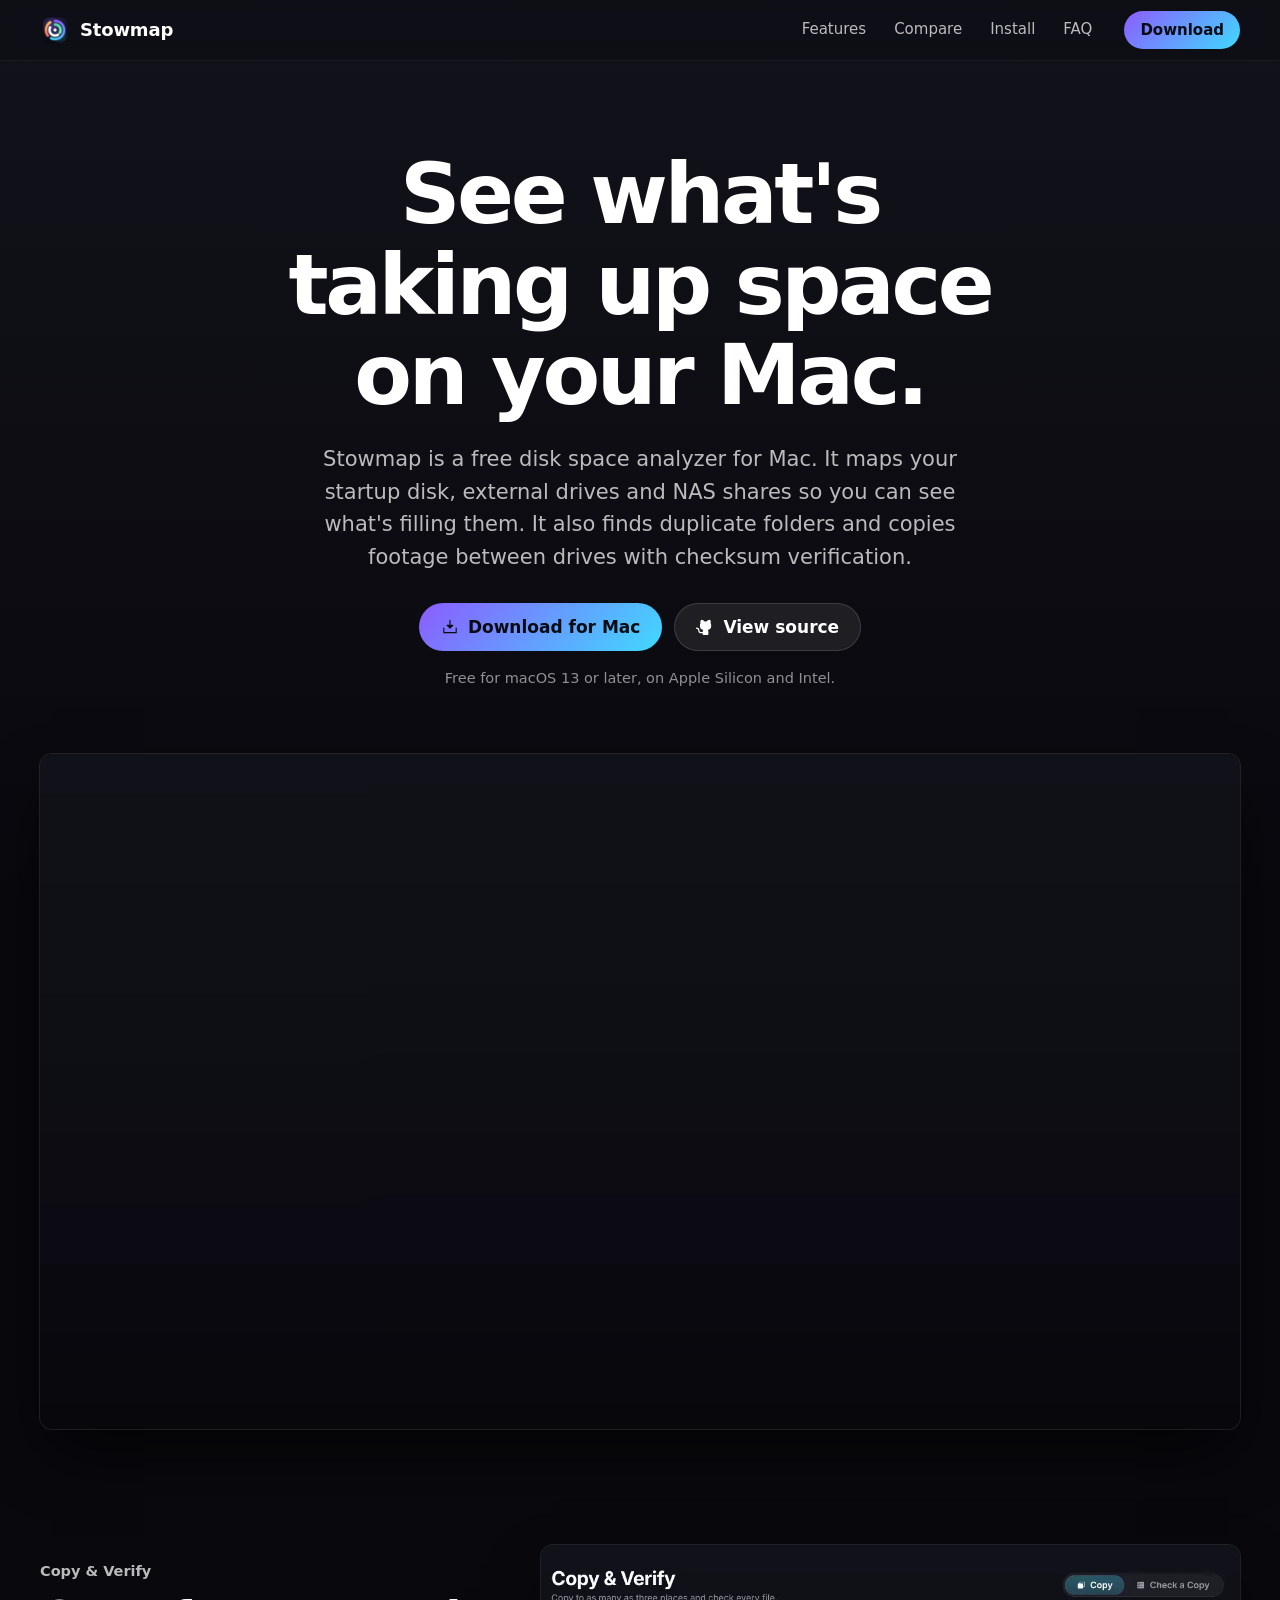
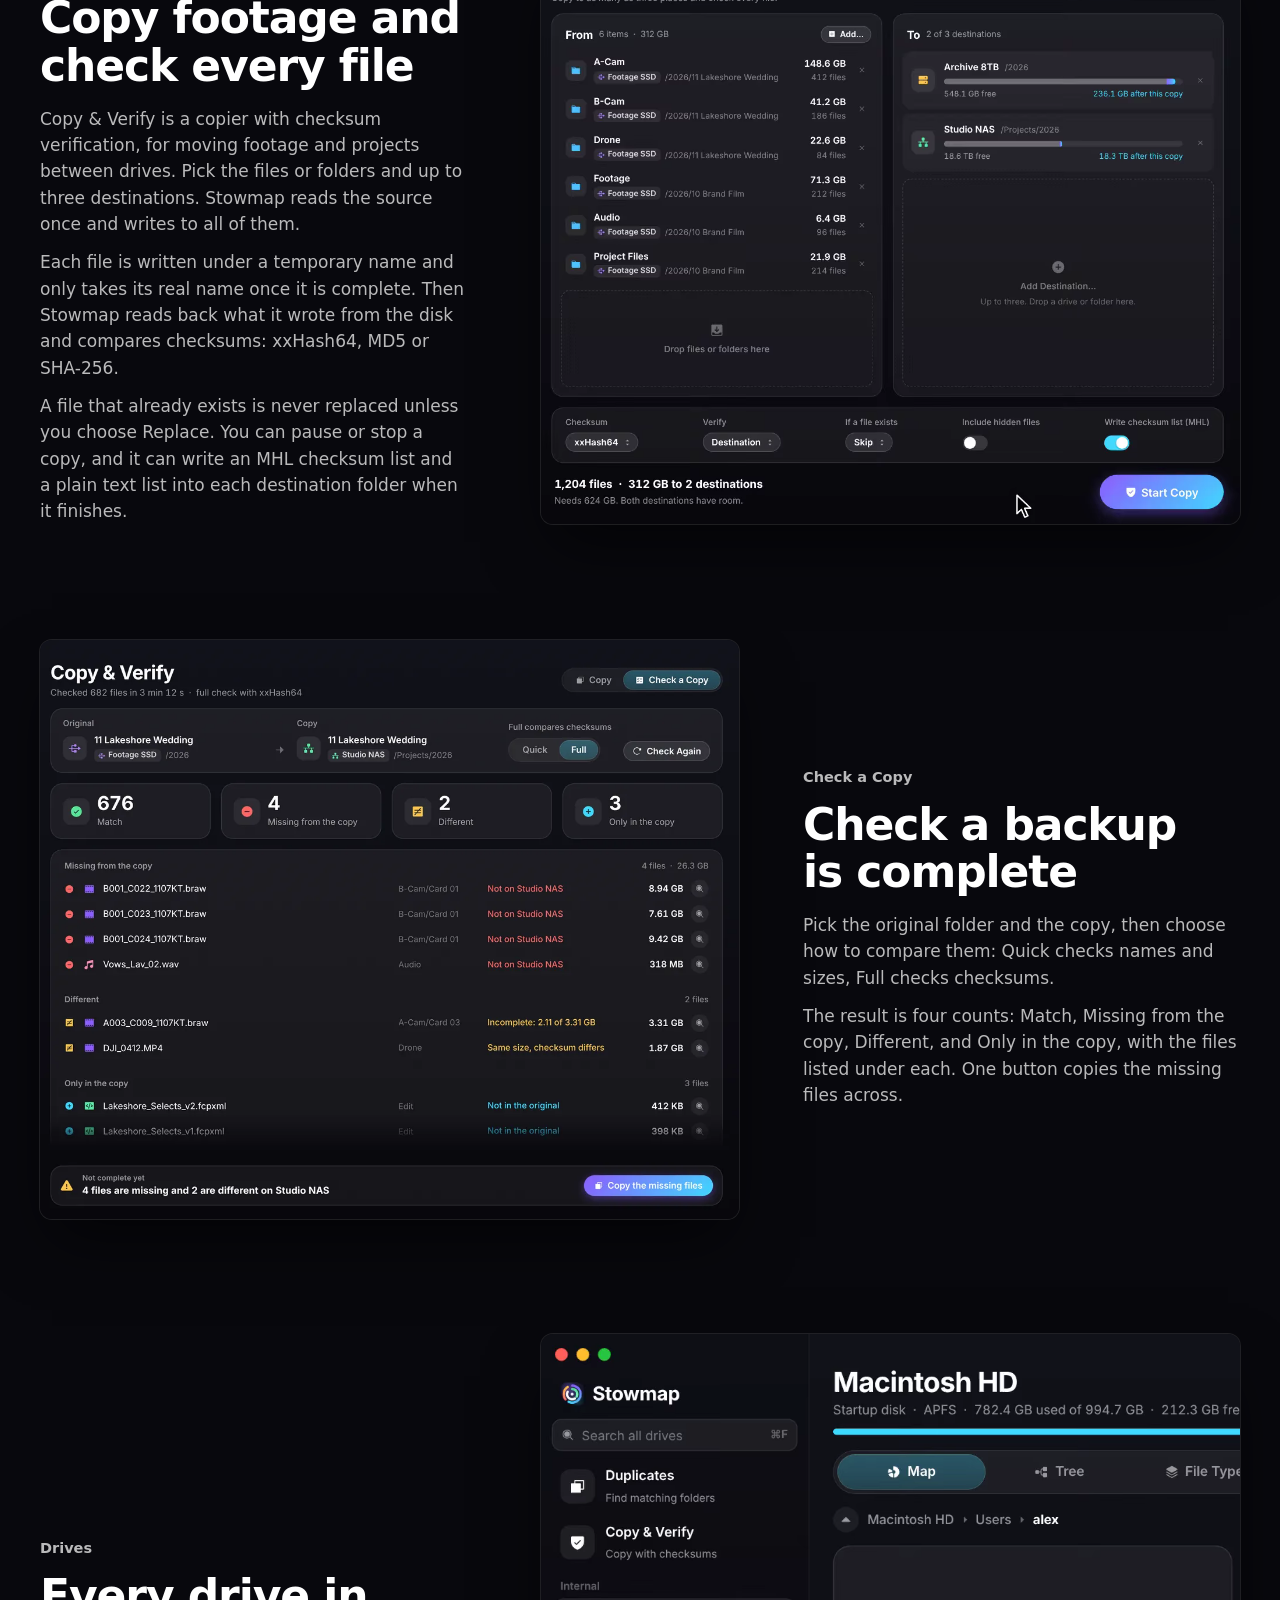
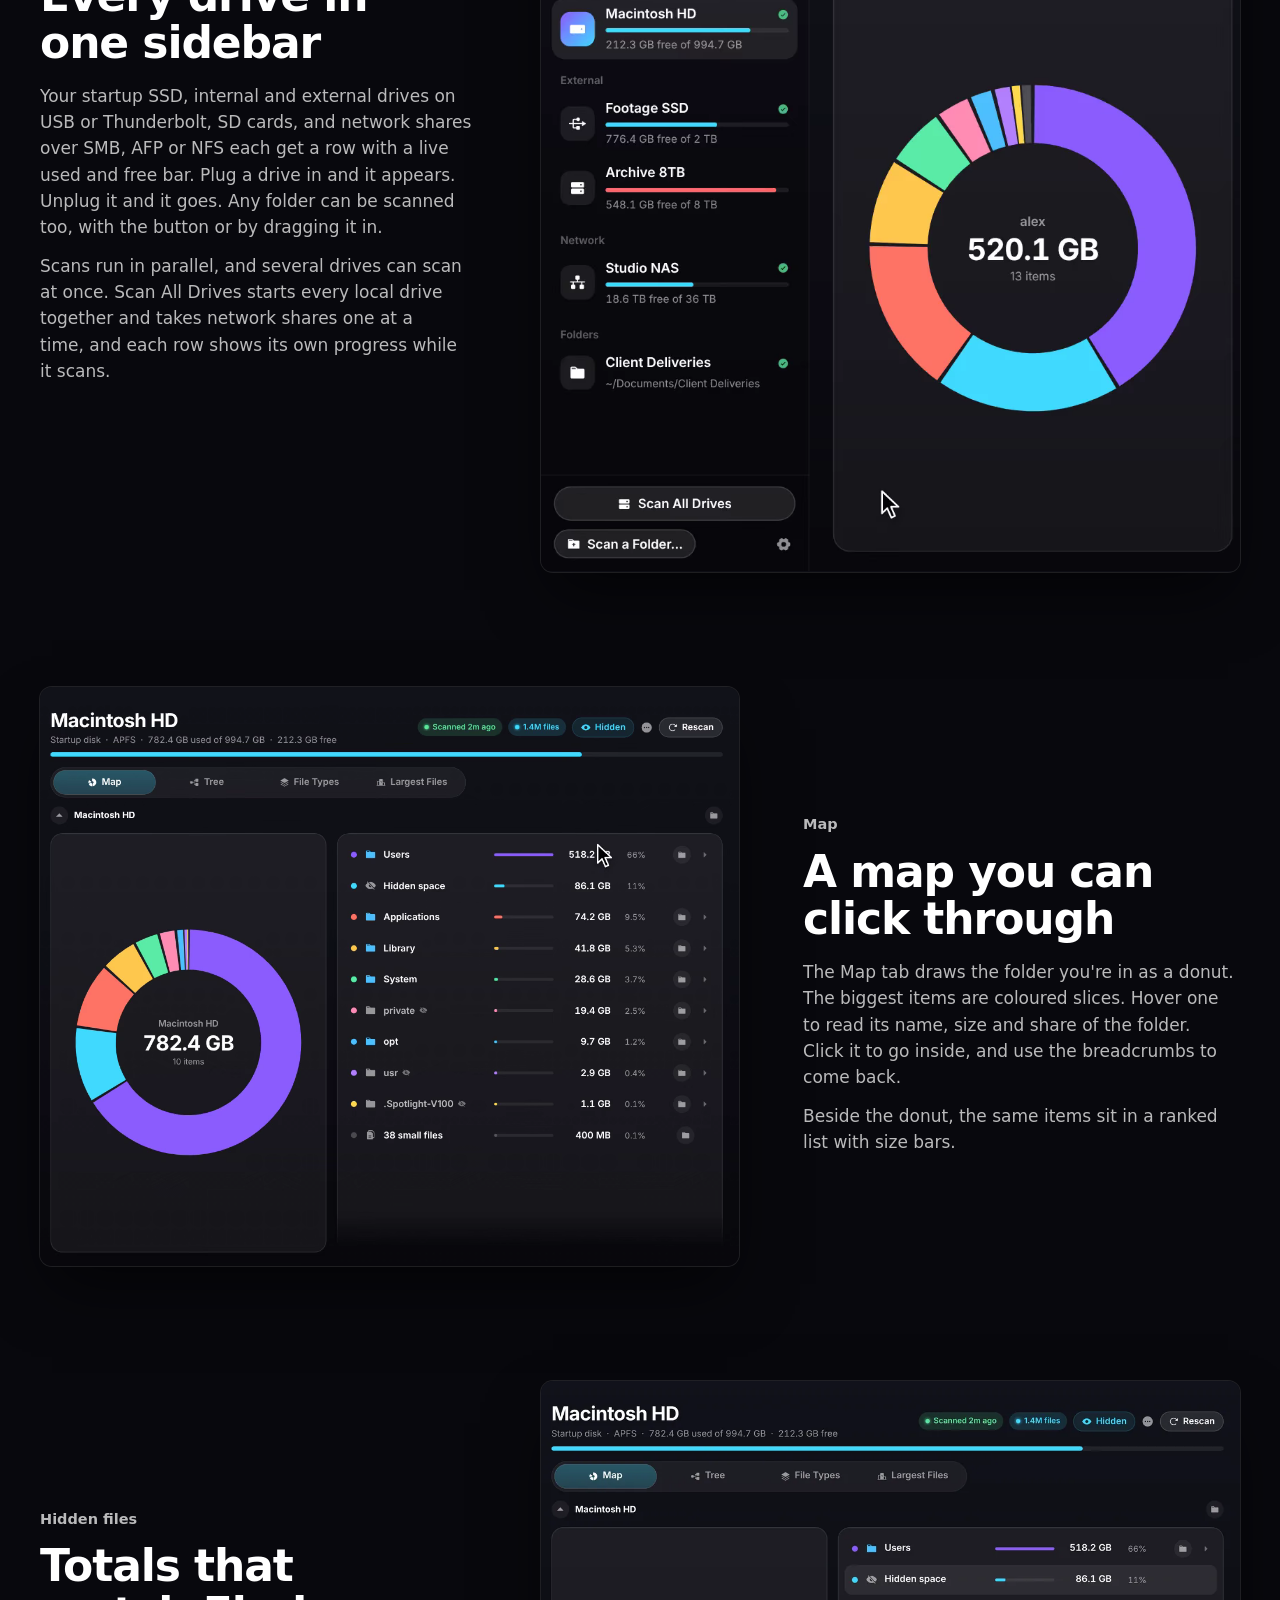
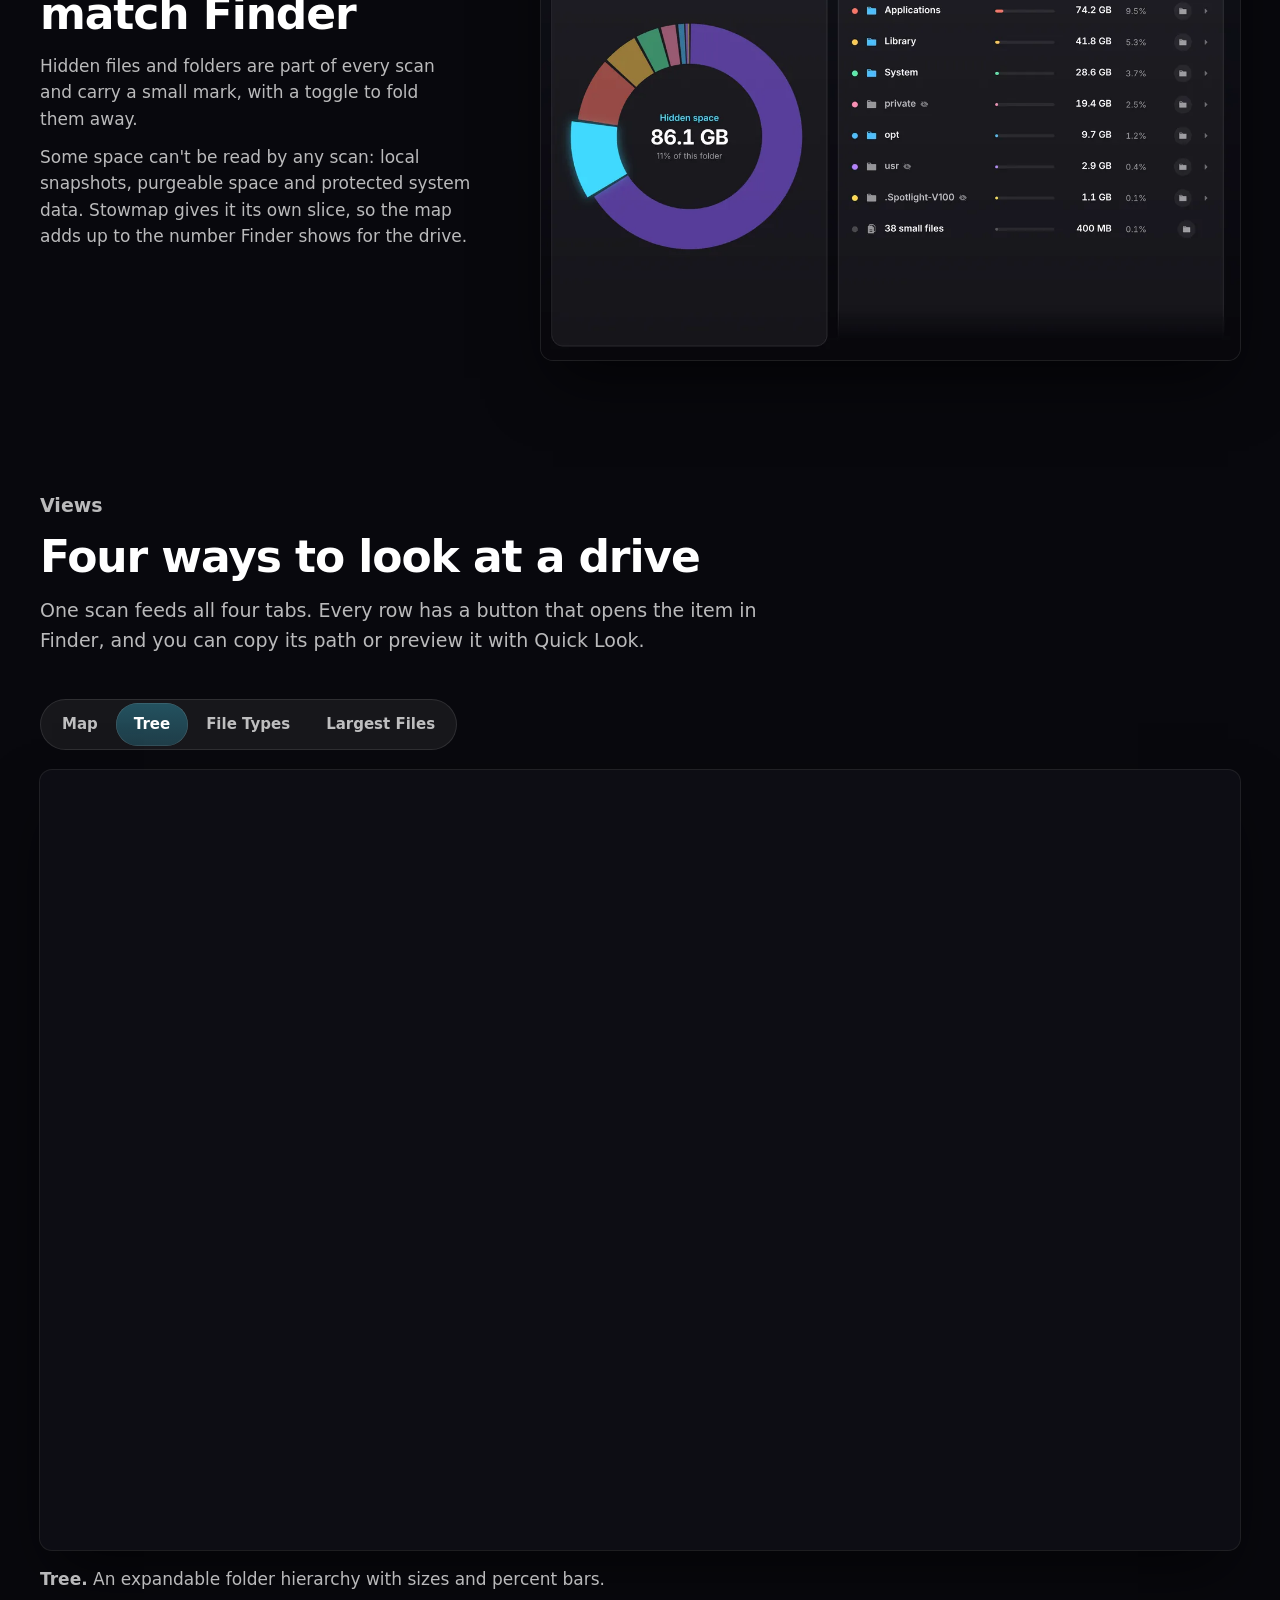
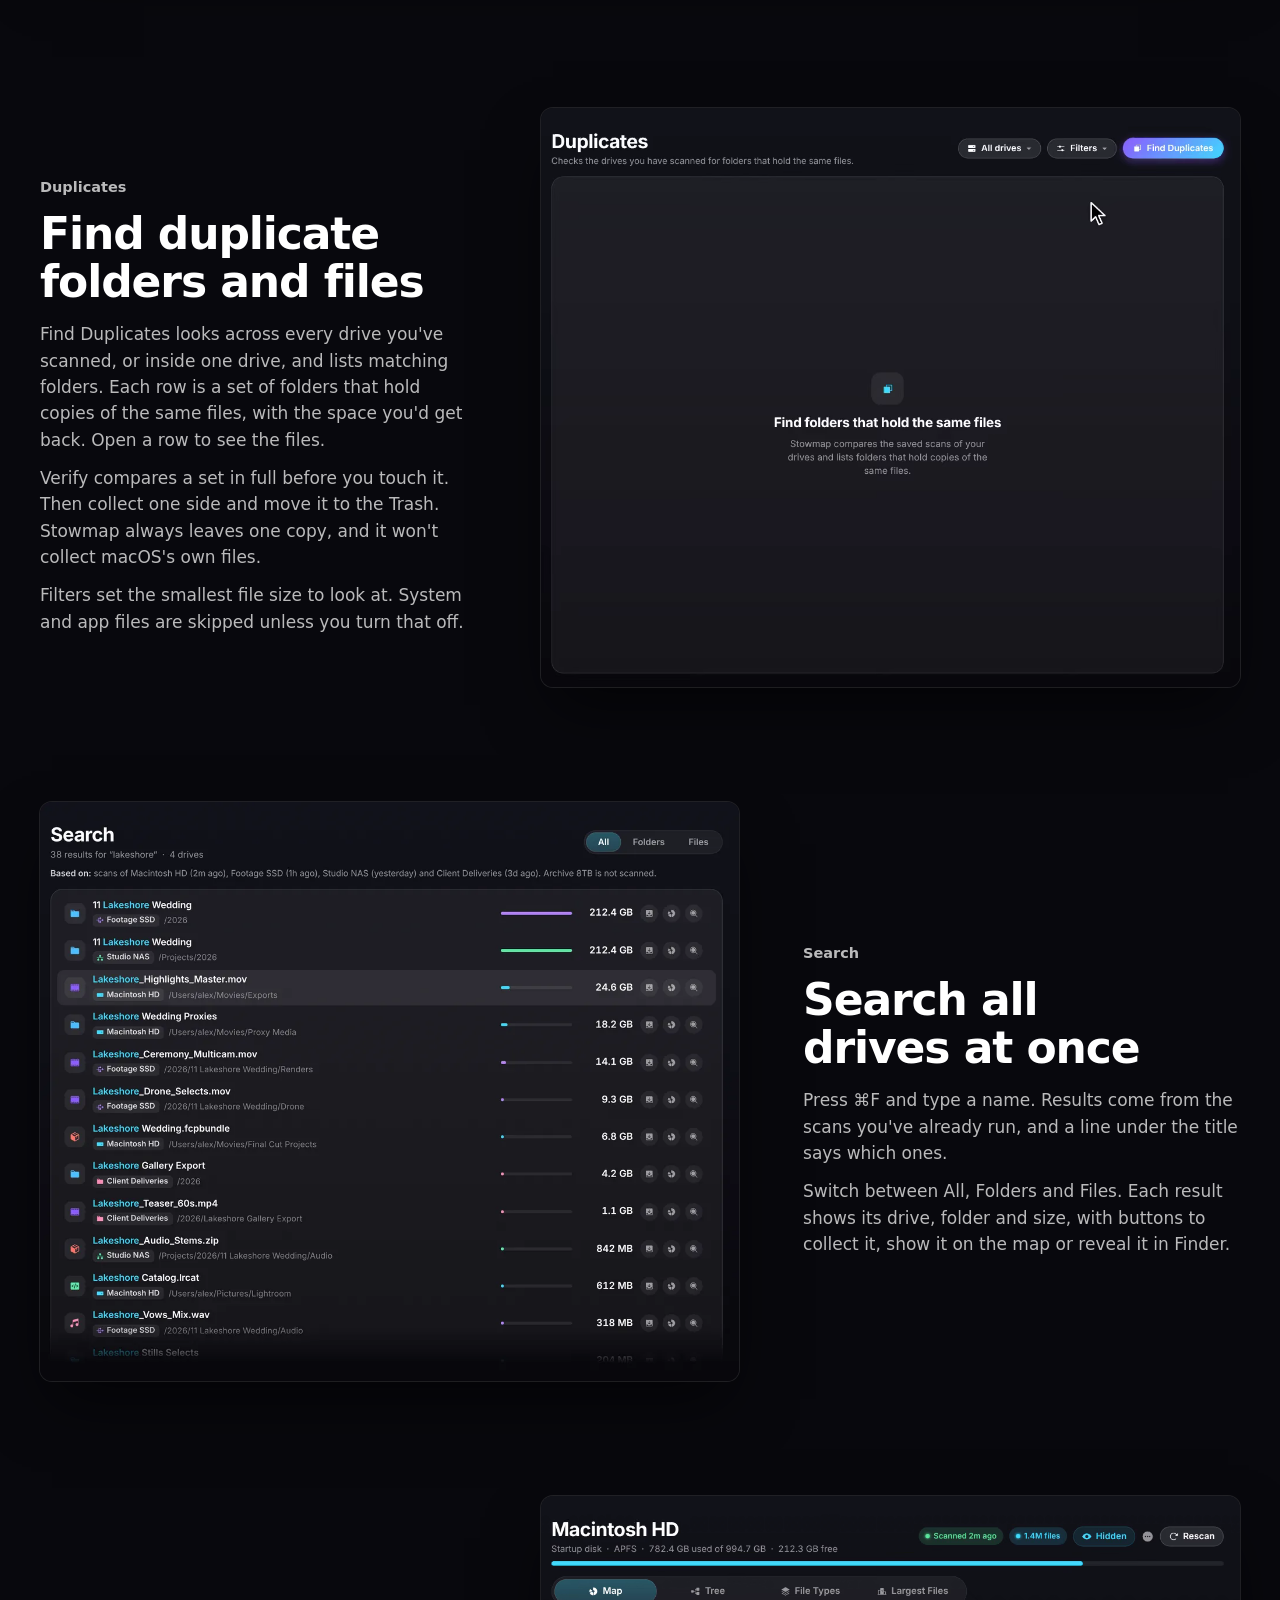
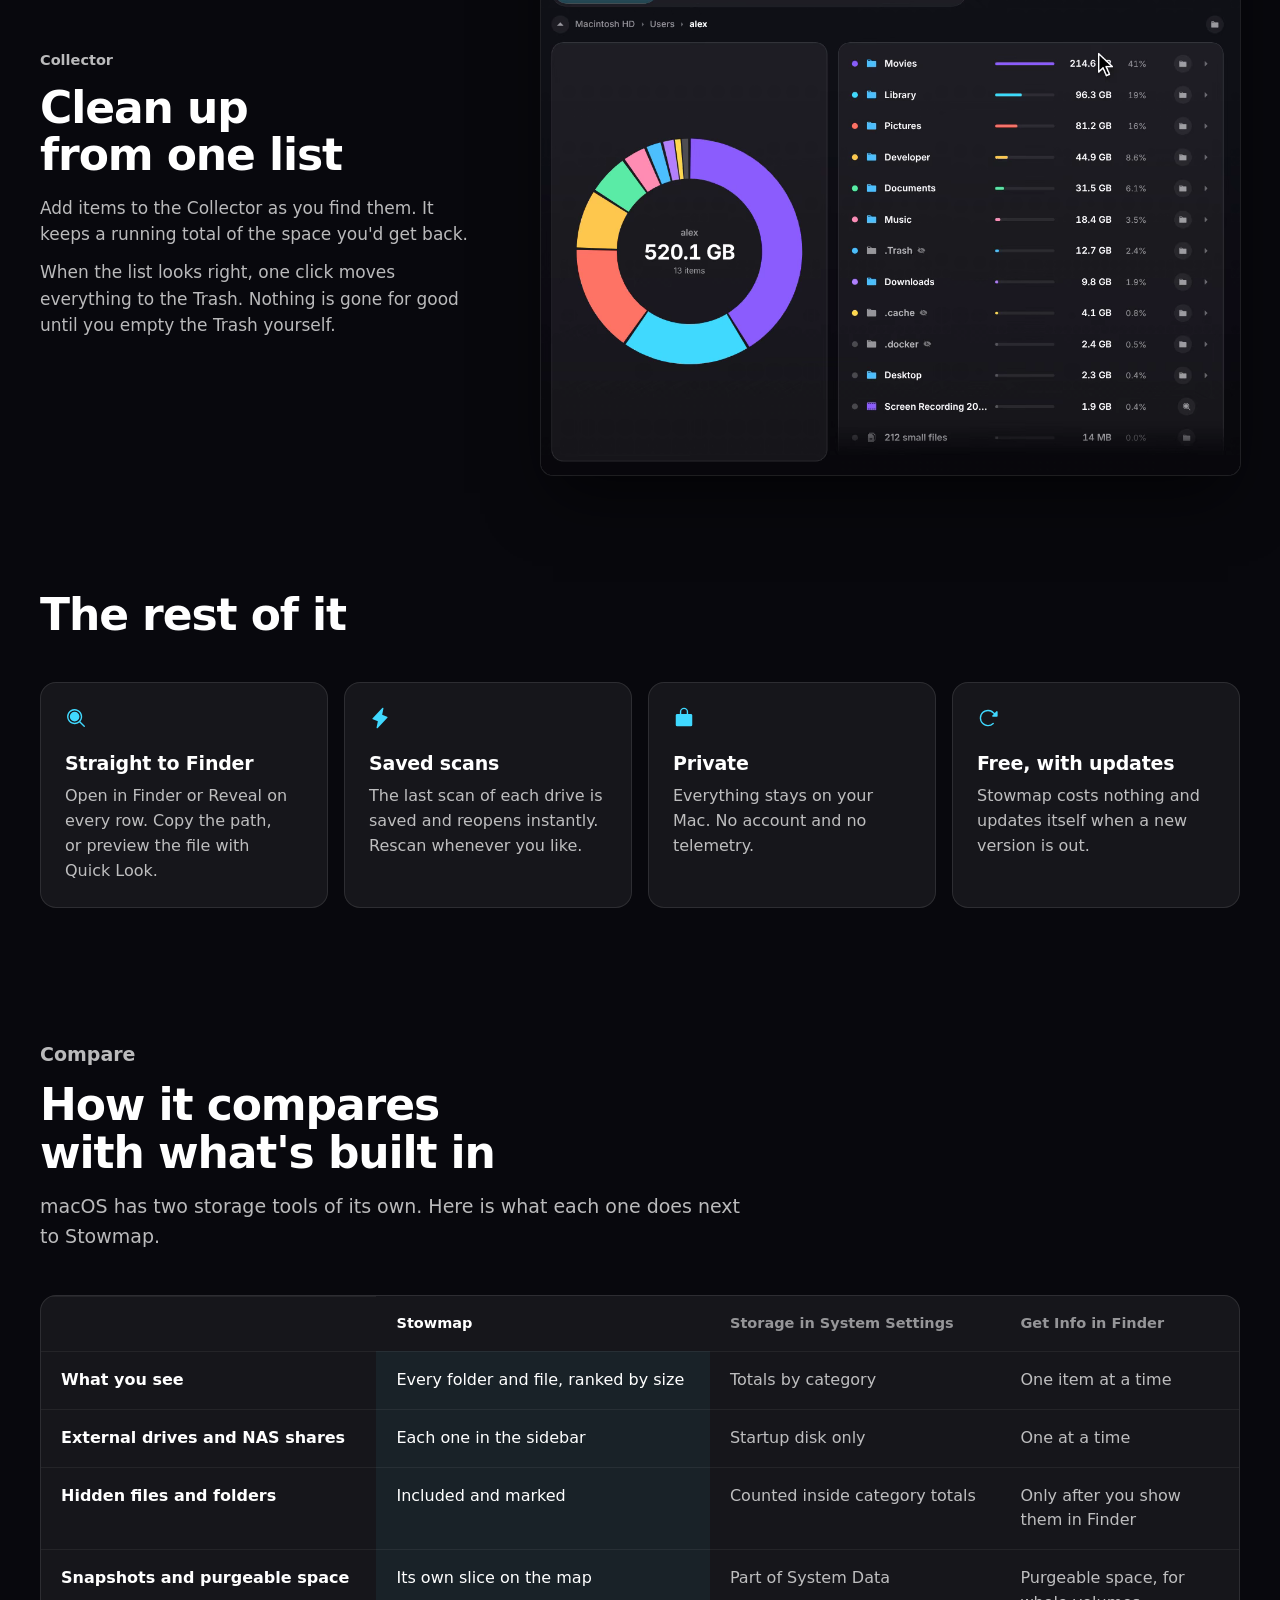
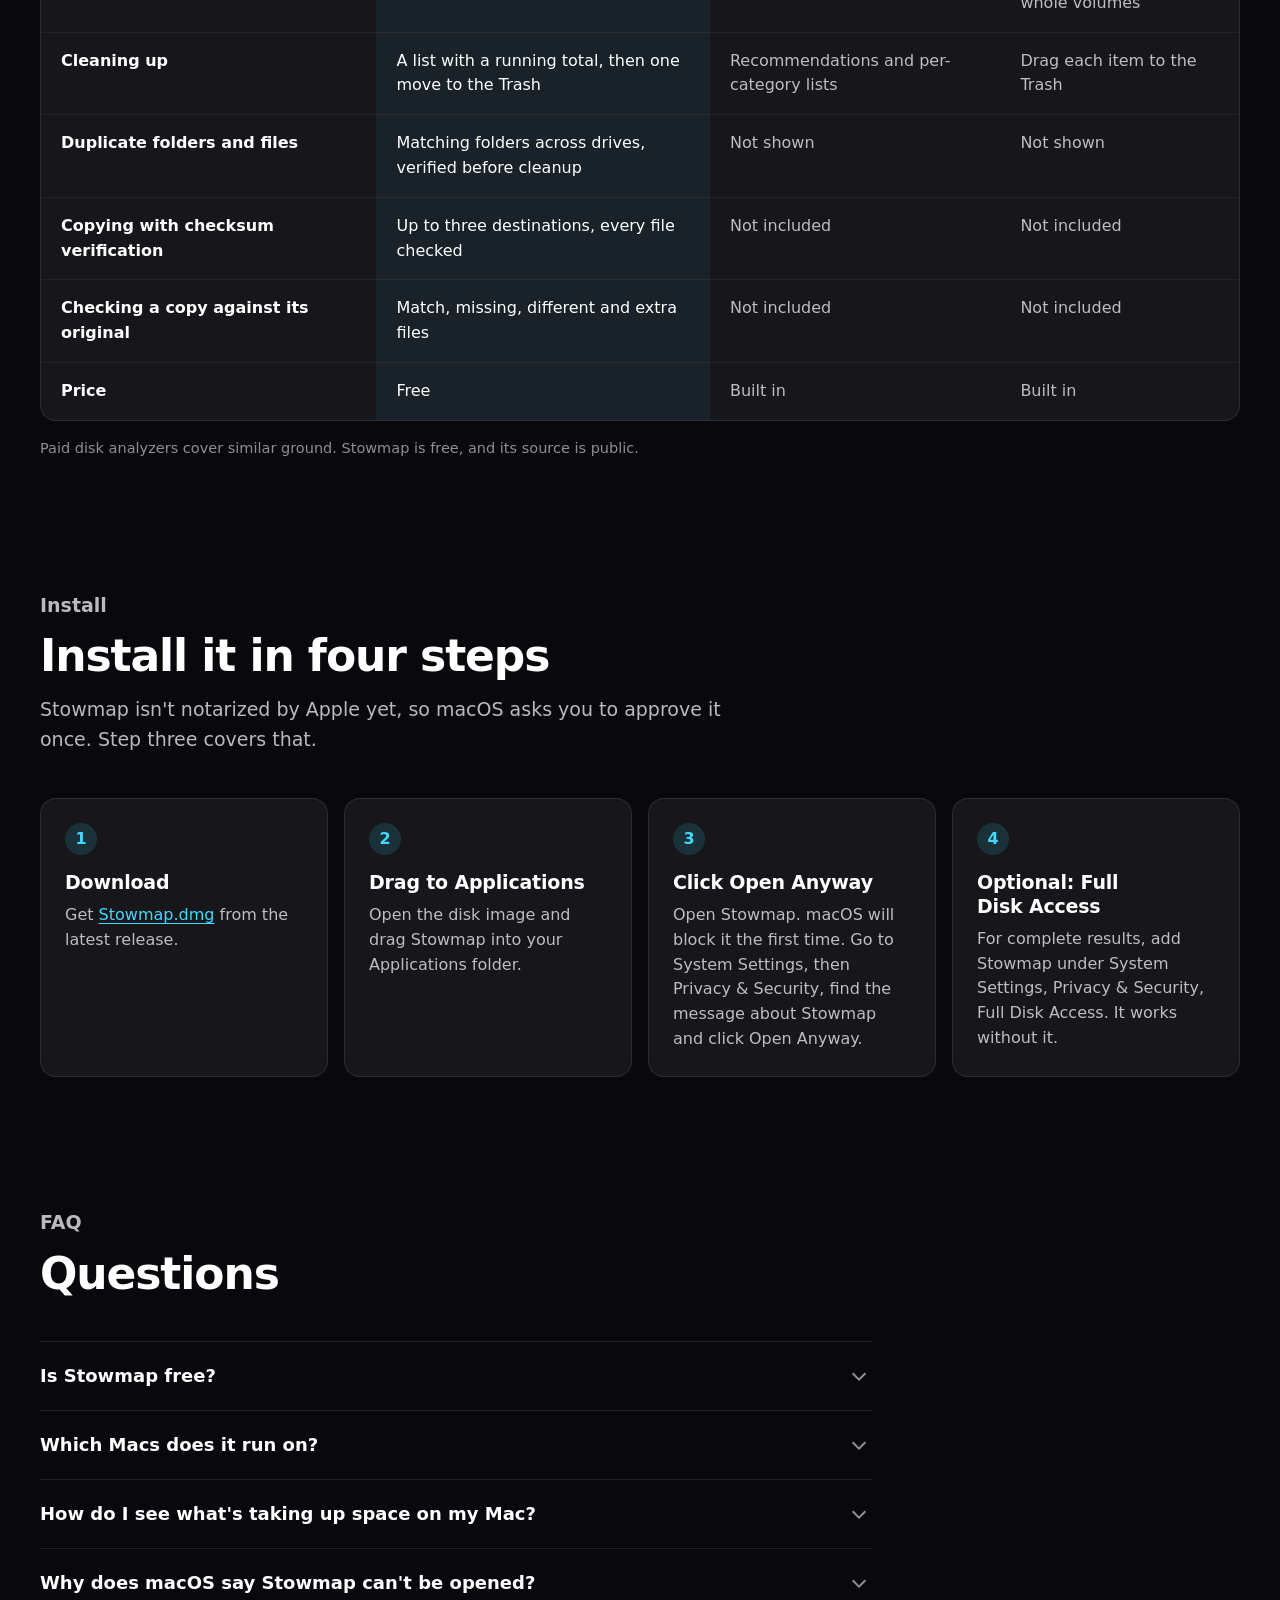
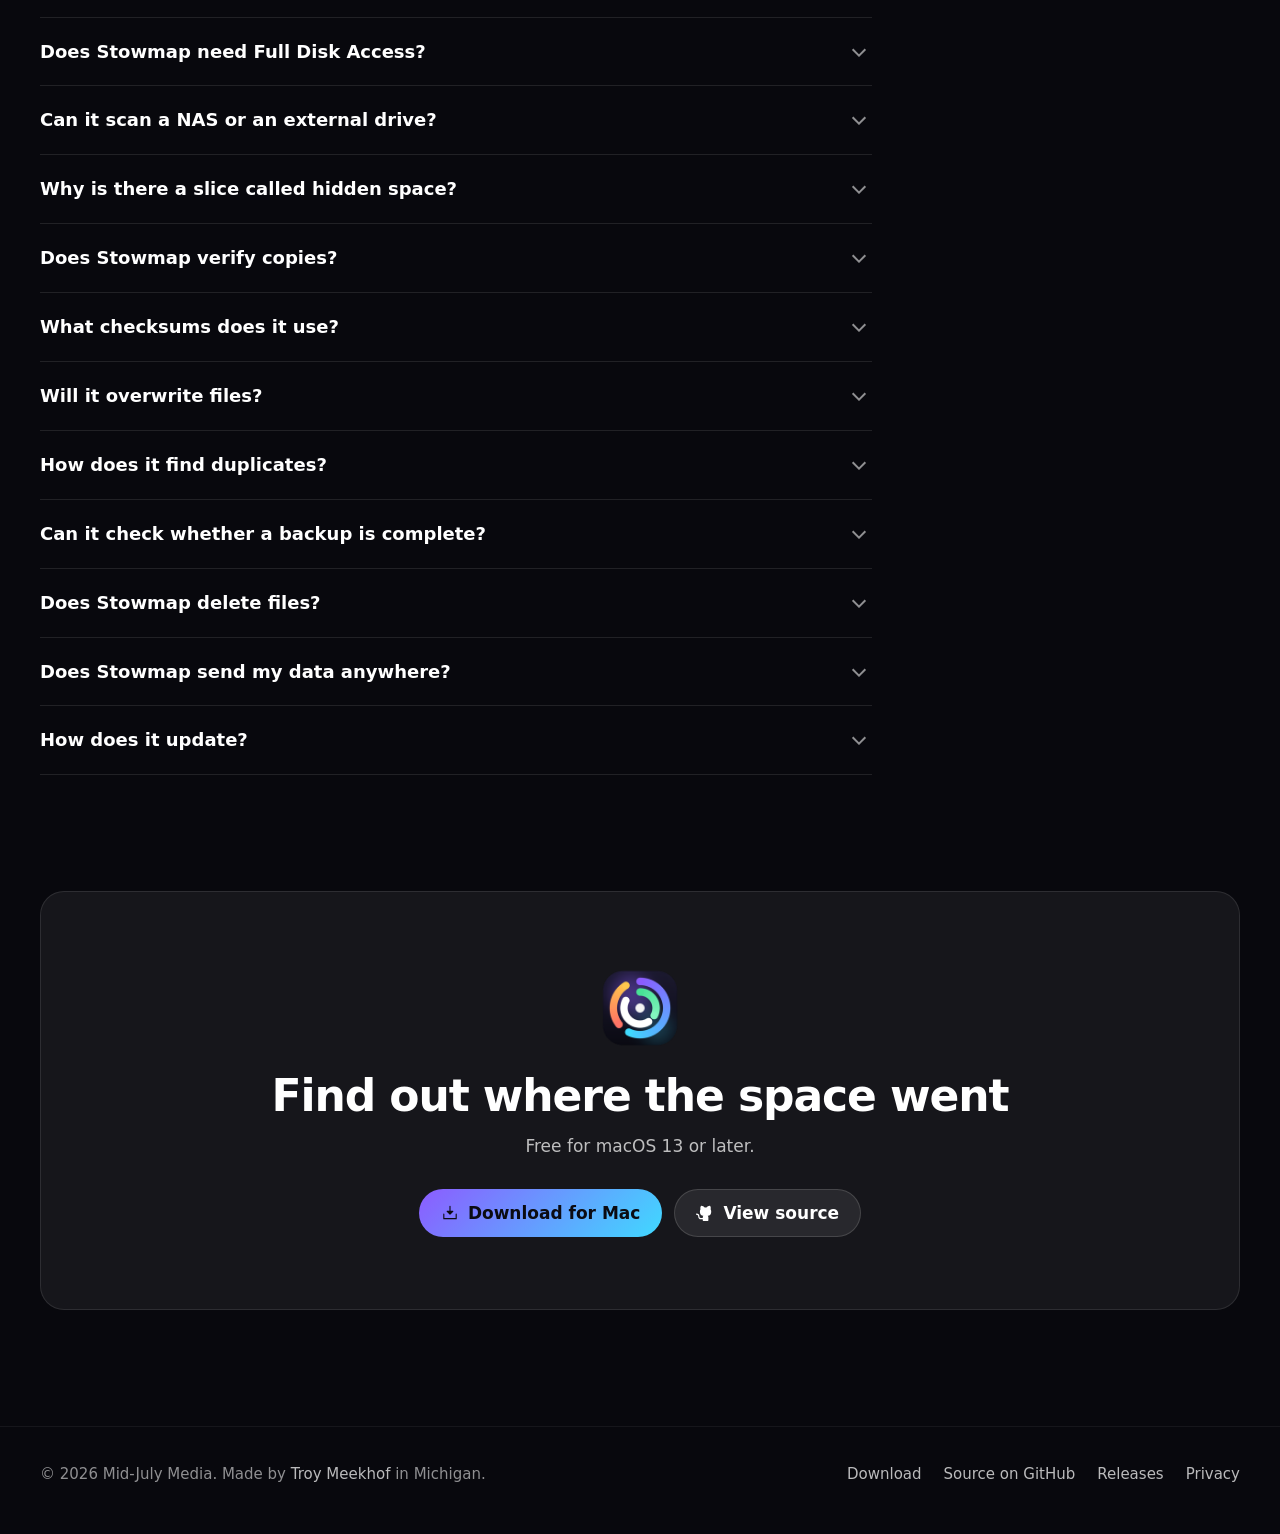
==== commit f69fbd2b: "Site: describe Scan All and checksum list location accurately Co-Authored-By: Claude Fable 5.2 <nore" ====
--- a/docs/index.html
+++ b/docs/index.html
@@ -54,7 +54,7 @@
   <div class="copy"><p class="eyebrow">Copy &amp; Verify</p><h2 id="cv-h">Copy footage and check every file</h2>
   <p>Copy &amp; Verify is a copier with checksum verification, for moving footage and projects between drives. Pick the files or folders and up to three destinations. Stowmap reads the source once and writes to all of them.</p>
   <p>Each file is written under a temporary name and only takes its real name once it is complete. Then Stowmap reads back what it wrote from the disk and compares checksums: xxHash64, MD5 or SHA-256.</p>
-  <p>A file that already exists is never replaced unless you choose Replace. You can pause or stop a copy, and it can write an MHL checksum list and a plain text list when it finishes.</p></div>
+  <p>A file that already exists is never replaced unless you choose Replace. You can pause or stop a copy, and it can write an MHL checksum list and a plain text list into each destination folder when it finishes.</p></div>
   <figure class="window crop" style="--pos:0%"><video data-loop muted loop playsinline preload="none" width="1200" height="994" poster="assets/video/stowmap-copy-poster.webp" aria-label="Six folders and two destinations are chosen in Copy &amp; Verify. Start Copy is clicked, a ring fills while a graph of copy speed draws, the phase changes to Verifying, and the result reads All 1,204 files verified."><source src="assets/video/stowmap-copy.webm" type="video/webm"><source src="assets/video/stowmap-copy.mp4" type="video/mp4"></video></figure>
 </div></section>
 
@@ -68,7 +68,7 @@
 <section aria-labelledby="f1-h"><div class="wrap feature">
   <div class="copy"><p class="eyebrow">Drives</p><h2 id="f1-h">Every drive in one sidebar</h2>
   <p>Your startup SSD, internal and external drives on USB or Thunderbolt, SD cards, and network shares over SMB, AFP or NFS each get a row with a live used and free bar. Plug a drive in and it appears. Unplug it and it goes. Any folder can be scanned too, with the button or by dragging it in.</p>
-  <p>Scans run in parallel, and several drives can scan at once. Scan All Drives queues every drive in the sidebar, and each row shows its own progress while it scans.</p></div>
+  <p>Scans run in parallel, and several drives can scan at once. Scan All Drives starts every local drive together and takes network shares one at a time, and each row shows its own progress while it scans.</p></div>
   <figure class="window"><video data-loop muted loop playsinline preload="none" width="1000" height="1198" poster="assets/video/stowmap-scan-poster.webp" aria-label="A never-scanned external drive is picked in the Stowmap sidebar and scanned. A progress ring fills, then the map of the drive appears."><source src="assets/video/stowmap-scan.webm" type="video/webm"><source src="assets/video/stowmap-scan.mp4" type="video/mp4"></video></figure>
 </div></section>
 
